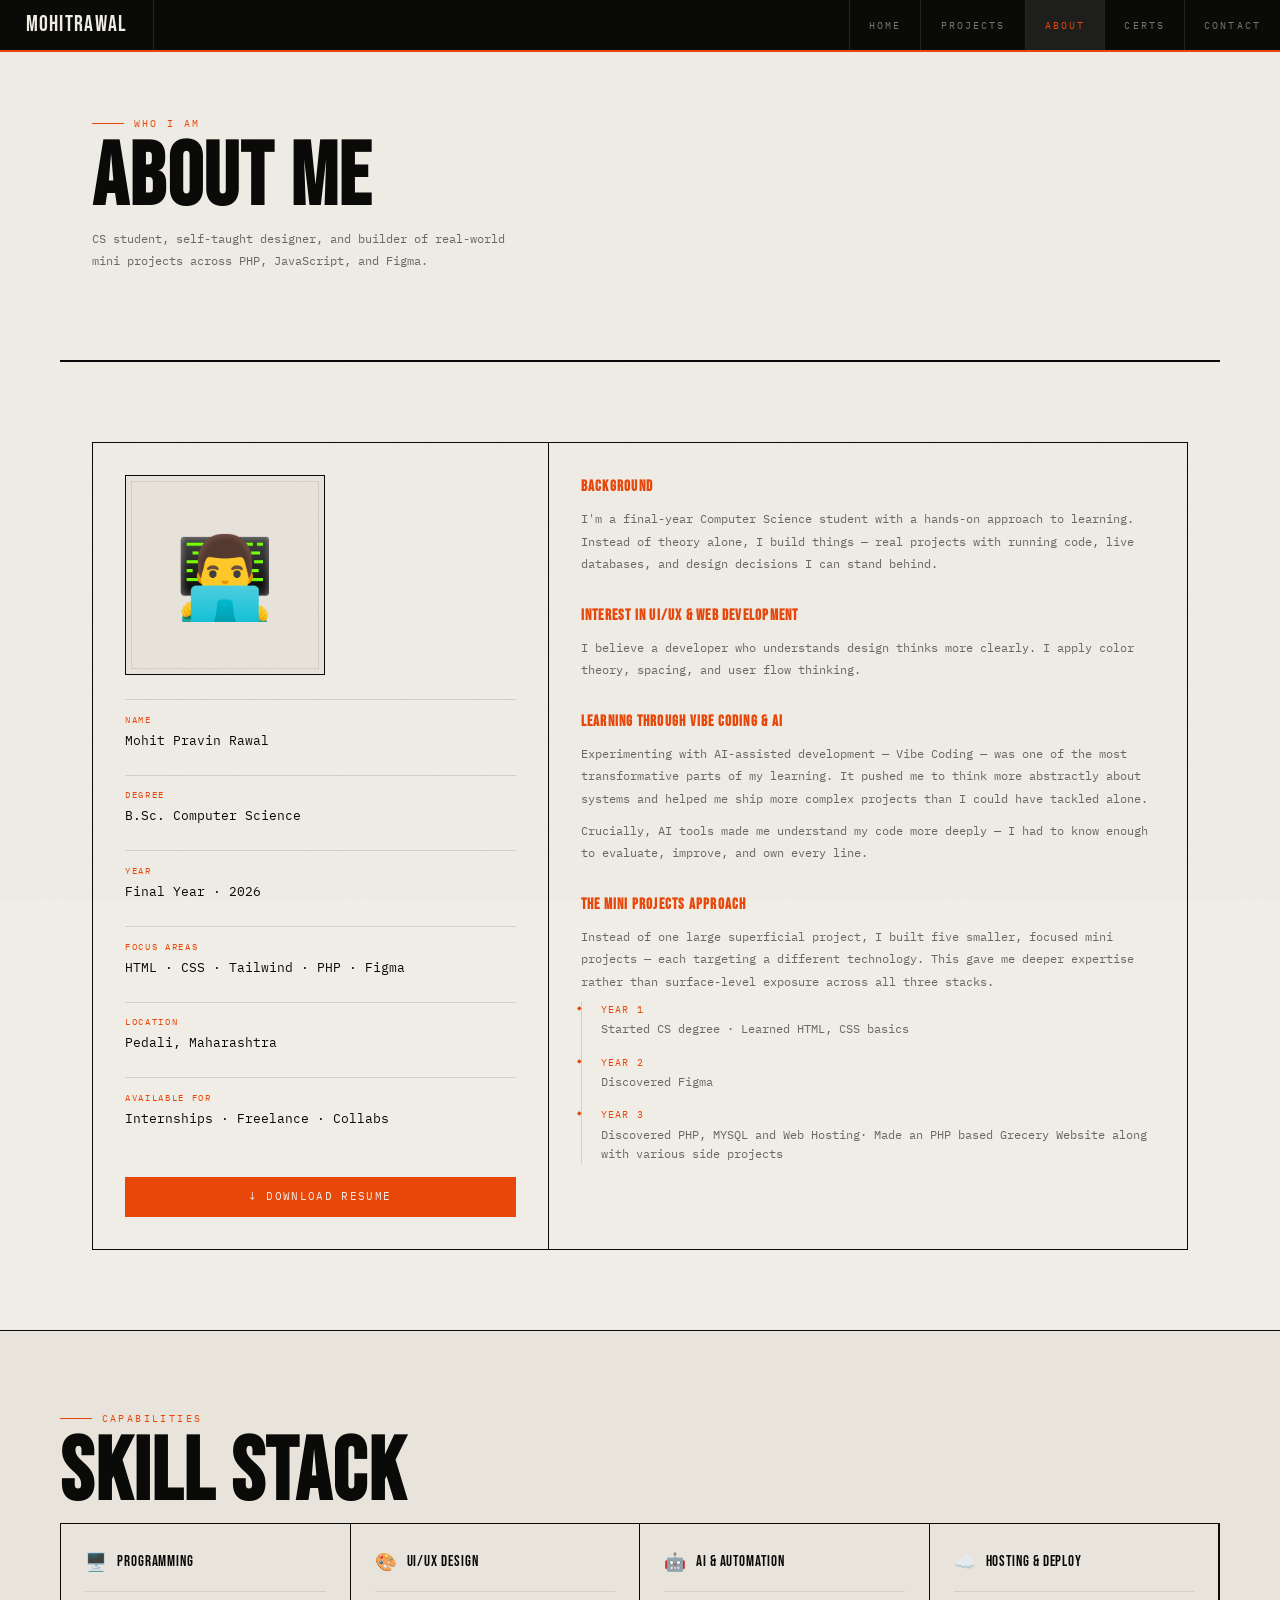
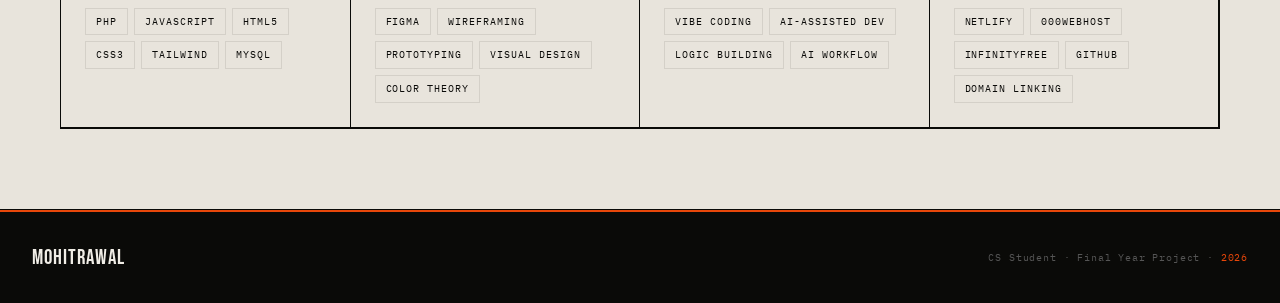
==== pages/about.html @ 5ca44df2 "first commit Date: 4/3/2026" ====
<!DOCTYPE html>
<html lang="en">
<head>
  <meta charset="UTF-8" />
  <meta name="viewport" content="width=device-width, initial-scale=1.0" />
  <title>About — YourName</title>
  <link rel="stylesheet" href="../css/style.css" />
</head>
<body>

<nav>
  <a href="../index.html" class="nav-logo">MohitRawal</a>
  <ul class="nav-links">
    <li><a href="../index.html">Home</a></li>
    <li><a href="projects.html">Projects</a></li>
    <li><a href="about.html" class="active">About</a></li>
    <li><a href="certifications.html">Certs</a></li>
    <li><a href="contact.html">Contact</a></li>
  </ul>
  <button class="hamburger" id="hamburger"><span></span><span></span><span></span></button>
</nav>
<div class="mobile-nav" id="mobileNav">
  <button class="mobile-nav-close" id="mobileNavClose">✕</button>
  <a href="../index.html">Home</a>
  <a href="projects.html">Projects</a>
  <a href="about.html">About</a>
  <a href="certifications.html">Certifications</a>
  <a href="contact.html">Contact</a>
</div>

<main>

<div class="page-hero">
  <div class="eyebrow">Who I Am</div>
  <h1 class="section-title">About Me</h1>
  <p class="section-sub">CS student, self-taught designer, and builder of real-world mini projects across PHP, JavaScript, and Figma.</p>
</div>

<section>
  <div class="about-grid">
    <div class="about-left reveal">
      <div class="about-avatar-block">👨‍💻</div>

      <div class="about-info-item">
        <div class="about-info-label">Name</div>
        <div class="about-info-val">Mohit Pravin Rawal</div>
      </div>
      <div class="about-info-item">
        <div class="about-info-label">Degree</div>
        <div class="about-info-val">B.Sc. Computer Science</div>
      </div>
      <div class="about-info-item">
        <div class="about-info-label">Year</div>
        <div class="about-info-val">Final Year · 2026</div>
      </div>
      <div class="about-info-item">
        <div class="about-info-label">Focus Areas</div>
        <div class="about-info-val">HTML · CSS · Tailwind · PHP · Figma </div>
      </div>
      <div class="about-info-item">
        <div class="about-info-label">Location</div>
        <div class="about-info-val">Pedali, Maharashtra</div>
      </div>
      <div class="about-info-item">
        <div class="about-info-label">Available For</div>
        <div class="about-info-val">Internships · Freelance · Collabs</div>
      </div>

      <div style="padding-top:1.5rem;">
        <a href="../assets/resume.pdf" class="btn btn-orange" download style="width:100%;justify-content:center;">↓ Download Resume</a>
      </div>
    </div>

    <div class="about-right reveal">
      <h3>Background</h3>
      <p>I'm a final-year Computer Science student with a hands-on approach to learning. Instead of theory alone, I build things — real projects with running code, live databases, and design decisions I can stand behind.</p>

      <h3>Interest in UI/UX & Web Development</h3>
      <p>I believe a developer who understands design thinks more clearly. I apply color theory, spacing, and user flow thinking.</p>

      <h3>Learning Through Vibe Coding & AI</h3>
      <p>Experimenting with AI-assisted development — Vibe Coding — was one of the most transformative parts of my learning. It pushed me to think more abstractly about systems and helped me ship more complex projects than I could have tackled alone.</p>
      <p>Crucially, AI tools made me understand my code more deeply — I had to know enough to evaluate, improve, and own every line.</p>

      <h3>The Mini Projects Approach</h3>
      <p>Instead of one large superficial project, I built five smaller, focused mini projects — each targeting a different technology. This gave me deeper expertise rather than surface-level exposure across all three stacks.</p>

      <div class="timeline">
        <div class="tl-item">
          <div class="tl-year">Year 1</div>
          <div class="tl-text">Started CS degree · Learned HTML, CSS basics </div>
        </div>
        <div class="tl-item">
          <div class="tl-year">Year 2</div>
          <div class="tl-text">Discovered Figma</div>
        </div>
        <div class="tl-item">
          <div class="tl-year">Year 3</div>
          <div class="tl-text">Discovered PHP, MYSQL and Web Hosting· Made an PHP based Grecery Website along with various side projects </div>
        </div>
      </div>
    </div>
  </div>
</section>

<!-- SKILLS FULL -->
<div style="border-top:1px solid var(--ink);border-bottom:1px solid var(--ink);background:var(--surface);padding:5rem 2rem;">
  <div style="max-width:1160px;margin:0 auto;">
    <div class="eyebrow">Capabilities</div>
    <h2 class="section-title">Skill Stack</h2>

    <div class="skills-layout">
      <div class="skill-group reveal">
        <div class="skill-group-head"><span class="skill-group-icon">🖥️</span><span class="skill-group-name">Programming</span></div>
        <div class="skill-tag-list">
          <span class="skill-tag">PHP</span><span class="skill-tag">JavaScript</span><span class="skill-tag">HTML5</span>
          <span class="skill-tag">CSS3</span><span class="skill-tag">Tailwind</span><span class="skill-tag">MySQL</span>
        </div>
      </div>
      <div class="skill-group reveal">
        <div class="skill-group-head"><span class="skill-group-icon">🎨</span><span class="skill-group-name">UI/UX Design</span></div>
        <div class="skill-tag-list">
          <span class="skill-tag">Figma</span><span class="skill-tag">Wireframing</span><span class="skill-tag">Prototyping</span>
          <span class="skill-tag">Visual Design</span><span class="skill-tag">Color Theory</span>
        </div>
      </div>
      <div class="skill-group reveal">
        <div class="skill-group-head"><span class="skill-group-icon">🤖</span><span class="skill-group-name">AI & Automation</span></div>
        <div class="skill-tag-list">
          <span class="skill-tag">Vibe Coding</span><span class="skill-tag">AI-Assisted Dev</span>
          <span class="skill-tag">Logic Building</span><span class="skill-tag">AI Workflow</span>
        </div>
      </div>
      <div class="skill-group reveal">
        <div class="skill-group-head"><span class="skill-group-icon">☁️</span><span class="skill-group-name">Hosting & Deploy</span></div>
        <div class="skill-tag-list">
          <span class="skill-tag">Netlify</span><span class="skill-tag">000WebHost</span><span class="skill-tag">InfinityFree</span>
          <span class="skill-tag">GitHub</span><span class="skill-tag">Domain Linking</span>
        </div>
      </div>
    </div>
  </div>
</div>

</main>

<footer>
  <span class="footer-brand">MohitRawal</span>
  <span class="footer-text">CS Student · Final Year Project · <span>2026</span></span>
</footer>
<script src="../js/main.js"></script>
</body>
</html>
---- css/style.css ----
@import url('https://fonts.googleapis.com/css2?family=Bebas+Neue&family=IBM+Plex+Mono:ital,wght@0,300;0,400;0,500;1,300&family=Fraunces:ital,opsz,wght@0,9..144,300;1,9..144,300;1,9..144,700&display=swap');

:root {
  --ink:     #0a0a08;
  --paper:   #f0ede6;
  --orange:  #e8470a;
  --muted:   #6b6860;
  --line:    #d4d0c8;
  --surface: #e8e4dc;
  --mono:    'IBM Plex Mono', monospace;
  --display: 'Bebas Neue', sans-serif;
  --serif:   'Fraunces', serif;
}

*, *::before, *::after { box-sizing: border-box; margin: 0; padding: 0; }
html { scroll-behavior: smooth; }

body {
  background: var(--paper);
  color: var(--ink);
  font-family: var(--mono);
  font-size: 13px;
  line-height: 1.6;
  overflow-x: hidden;
}

/* grain */
body::after {
  content: '';
  position: fixed;
  inset: 0;
  background-image: url("data:image/svg+xml,%3Csvg xmlns='http://www.w3.org/2000/svg' width='300' height='300'%3E%3Cfilter id='g'%3E%3CfeTurbulence type='fractalNoise' baseFrequency='0.75' numOctaves='4' stitchTiles='stitch'/%3E%3CfeColorMatrix type='saturate' values='0'/%3E%3C/filter%3E%3Crect width='300' height='300' filter='url(%23g)' opacity='0.06'/%3E%3C/svg%3E");
  pointer-events: none;
  z-index: 9999;
  mix-blend-mode: multiply;
}

/* NAV */
nav {
  position: fixed;
  top: 0; left: 0; right: 0;
  z-index: 500;
  background: var(--ink);
  border-bottom: 2px solid var(--orange);
  display: flex;
  align-items: stretch;
  height: 52px;
}
.nav-logo {
  font-family: var(--display);
  font-size: 1.35rem;
  letter-spacing: 0.06em;
  color: var(--paper);
  text-decoration: none;
  padding: 0 1.6rem;
  display: flex;
  align-items: center;
  border-right: 1px solid #252523;
  transition: color 0.15s;
}
.nav-logo:hover { color: var(--orange); }
.nav-links { list-style: none; display: flex; align-items: stretch; margin-left: auto; }
.nav-links li { display: flex; }
.nav-links a {
  font-family: var(--mono);
  font-size: 0.65rem;
  letter-spacing: 0.2em;
  text-transform: uppercase;
  color: #777;
  text-decoration: none;
  padding: 0 1.2rem;
  display: flex;
  align-items: center;
  border-left: 1px solid #252523;
  transition: color 0.15s, background 0.15s;
}
.nav-links a:hover, .nav-links a.active { color: var(--paper); background: #1e1e1c; }
.nav-links a.active { color: var(--orange); }

.hamburger {
  display: none; flex-direction: column; justify-content: center;
  gap: 5px; cursor: pointer; background: none; border: none;
  border-left: 1px solid #252523; padding: 0 1.2rem; margin-left: auto;
}
.hamburger span { display: block; width: 22px; height: 2px; background: var(--paper); }

/* MOBILE NAV */
.mobile-nav {
  display: none; position: fixed; inset: 0;
  background: var(--ink); z-index: 490;
  flex-direction: column; align-items: flex-start;
  justify-content: center; padding: 4rem 2.5rem; gap: 0;
}
.mobile-nav.open { display: flex; }
.mobile-nav a {
  font-family: var(--display);
  font-size: clamp(2.5rem, 10vw, 4.5rem);
  color: var(--paper); text-decoration: none;
  letter-spacing: 0.02em; line-height: 1.15;
  border-bottom: 1px solid #252523; width: 100%; padding: 0.3rem 0;
  transition: color 0.15s;
}
.mobile-nav a:hover { color: var(--orange); }
.mobile-nav-close {
  position: absolute; top: 1.2rem; right: 1.5rem;
  background: none; border: none; color: var(--paper);
  font-size: 1.4rem; cursor: pointer; font-family: var(--mono);
}

/* LAYOUT */
main { padding-top: 52px; }
section { padding: 5rem 2rem; max-width: 1160px; margin: 0 auto; }

/* EYEBROW */
.eyebrow {
  font-size: 0.6rem; letter-spacing: 0.25em; text-transform: uppercase;
  color: var(--orange); display: flex; align-items: center; gap: 0.6rem; margin-bottom: 0.5rem;
}
.eyebrow::before { content: ''; width: 2rem; height: 1px; background: var(--orange); }

.section-title {
  font-family: var(--display);
  font-size: clamp(2.8rem, 7vw, 5.5rem);
  line-height: 0.92; letter-spacing: 0.02em;
  color: var(--ink); margin-bottom: 0.5rem;
}
.section-sub {
  font-size: 0.78rem; color: var(--muted);
  max-width: 440px; line-height: 1.75; margin-bottom: 3rem;
}

/* HERO */
.hero {
  min-height: 100vh;
  display: flex; flex-direction: column;
  border-bottom: 2px solid var(--ink);
  position: relative; overflow: hidden;
}
.hero-rules {
  position: absolute; inset: 0; pointer-events: none;
}
.hero-rules::before {
  content: '';
  position: absolute; left: 50%; top: 0; bottom: 0;
  width: 1px; background: var(--line);
}
.hero-rules::after {
  content: '';
  position: absolute; top: 42%; left: 0; right: 0;
  height: 1px; background: var(--line);
}
.hero-inner {
  flex: 1;
  display: grid; grid-template-columns: 1fr 1fr;
  align-items: end;
  padding: 7rem 2rem 2rem;
  max-width: 1160px; margin: 0 auto; width: 100%;
  gap: 2rem;
}
.hero-tag {
  display: inline-flex; align-items: center; gap: 8px;
  background: var(--orange); color: var(--paper);
  font-size: 0.6rem; letter-spacing: 0.2em; text-transform: uppercase;
  padding: 4px 12px; margin-bottom: 1.8rem;
  animation: fadeUp 0.5s 0.1s ease both;
}
.hero-name {
  font-family: var(--display);
  font-size: clamp(4rem, 11vw, 9rem);
  line-height: 0.88; letter-spacing: 0.02em;
  color: var(--ink);
  animation: fadeUp 0.5s 0.2s ease both;
}
.hero-name .italic-accent {
  font-family: var(--serif); font-style: italic;
  font-weight: 300; font-size: clamp(2.5rem, 7vw, 5.8rem);
  color: var(--orange); display: block; line-height: 1.1;
  letter-spacing: -0.01em;
}
.hero-right {
  padding-bottom: 1rem;
  border-left: 1px solid var(--line); padding-left: 2rem;
  animation: fadeUp 0.5s 0.3s ease both;
}
.hero-desc {
  font-size: 0.82rem; color: var(--muted);
  line-height: 1.85; margin-bottom: 2.5rem;
}
.hero-desc em { color: var(--ink); font-style: normal; font-weight: 500; }
.hero-btns { display: flex; gap: 10px; flex-wrap: wrap; }
.hero-bottom {
  border-top: 1px solid var(--line);
  display: grid; grid-template-columns: repeat(4, 1fr);
  max-width: 1160px; margin: 0 auto; width: 100%;
  animation: fadeUp 0.5s 0.4s ease both;
}
.hero-stat {
  padding: 1.4rem 2rem;
  border-right: 1px solid var(--line);
}
.hero-stat:last-child { border-right: none; }
.hero-stat-num {
  font-family: var(--display); font-size: 2.3rem;
  color: var(--ink); line-height: 1; display: block;
}
.hero-stat-label {
  font-size: 0.6rem; letter-spacing: 0.15em;
  text-transform: uppercase; color: var(--muted);
}

/* BUTTONS */
.btn {
  display: inline-flex; align-items: center; gap: 8px;
  padding: 10px 22px; font-family: var(--mono);
  font-size: 0.7rem; letter-spacing: 0.12em; text-transform: uppercase;
  text-decoration: none; cursor: pointer; border: none;
  transition: all 0.15s; border-radius: 0;
}
.btn-primary { background: var(--ink); color: var(--paper); border: 1px solid var(--ink); }
.btn-primary:hover { background: var(--orange); border-color: var(--orange); }
.btn-outline { background: transparent; color: var(--ink); border: 1px solid var(--ink); }
.btn-outline:hover { background: var(--ink); color: var(--paper); }
.btn-orange { background: var(--orange); color: var(--paper); border: 1px solid var(--orange); }
.btn-orange:hover { background: var(--ink); border-color: var(--ink); }
.btn-sm { padding: 7px 16px; font-size: 0.64rem; }
.btn-ghost { background: transparent; color: var(--muted); border: 1px solid var(--line); }
.btn-ghost:hover { color: var(--ink); border-color: var(--ink); }

/* PROJECT CARDS */
.cards-grid {
  display: grid;
  grid-template-columns: repeat(auto-fill, minmax(320px, 1fr));
  border: 1px solid var(--ink);
}
.project-card {
  background: var(--paper); border-right: 1px solid var(--ink);
  border-bottom: 1px solid var(--ink);
  transition: background 0.18s; display: flex; flex-direction: column;
  position: relative;
}
.project-card:hover { background: var(--surface); }

.card-thumb {
  aspect-ratio: 16/9; border-bottom: 1px solid var(--ink);
  display: flex; align-items: center; justify-content: center;
  position: relative; font-size: 3.5rem; overflow: hidden;
}
.thumb-php   { background: #e2d9c8; }
.thumb-js    { background: #d8e2d0; }
.thumb-figma { background: #e2d0d0; }

.thumb-wm {
  position: absolute; font-family: var(--display);
  font-size: 7rem; color: rgba(0,0,0,0.05);
  right: 0.5rem; bottom: -0.5rem; pointer-events: none; user-select: none;
}
.card-tag {
  position: absolute; top: 10px; left: 10px;
  background: var(--ink); color: var(--paper);
  font-size: 0.58rem; letter-spacing: 0.15em; text-transform: uppercase; padding: 3px 8px;
}
.card-body { padding: 1.4rem; flex: 1; display: flex; flex-direction: column; }
.card-index {
  font-family: var(--display); font-size: 0.75rem;
  color: var(--orange); letter-spacing: 0.12em; margin-bottom: 0.25rem;
}
.card-title {
  font-family: var(--display); font-size: 1.3rem;
  letter-spacing: 0.03em; color: var(--ink);
  margin-bottom: 0.6rem; line-height: 1.1;
}
.card-desc {
  font-size: 0.76rem; color: var(--muted);
  line-height: 1.75; flex: 1; margin-bottom: 1.1rem;
}
.tech-tags { display: flex; flex-wrap: wrap; gap: 5px; margin-bottom: 1.1rem; }
.tag {
  font-size: 0.6rem; letter-spacing: 0.12em; text-transform: uppercase;
  padding: 3px 9px; border: 1px solid var(--line);
  color: var(--muted); background: transparent;
}
.tag-php    { border-color: #b89a60; color: #7a5e20; background: #f8f2e8; }
.tag-js     { border-color: #7a8a60; color: #4a5a30; background: #f0f4e8; }
.tag-mysql  { border-color: #6080a0; color: #304058; background: #e8f0f8; }
.tag-figma  { border-color: #a86050; color: #703020; background: #f8ede8; }
.card-actions { display: flex; gap: 8px; border-top: 1px solid var(--line); padding-top: 1rem; margin-top: auto; }

/* CATEGORY HEADER */
.cat-header {
  border: 1px solid var(--ink); border-bottom: none;
  padding: 1.1rem 1.5rem;
  display: flex; align-items: center; gap: 1rem;
  background: var(--ink);
}
.cat-num { font-family: var(--display); font-size: 2.5rem; color: var(--orange); line-height: 1; }
.cat-title { font-family: var(--display); font-size: 1.05rem; letter-spacing: 0.08em; color: var(--paper); }
.cat-sub { font-size: 0.62rem; color: #666; letter-spacing: 0.1em; text-transform: uppercase; }
.cat-count {
  margin-left: auto; font-size: 0.62rem; color: #666;
  border: 1px solid #444; padding: 3px 10px;
}
.category-section { margin-bottom: 4rem; }

/* FIGMA */
.figma-grid {
  display: grid; grid-template-columns: repeat(auto-fill, minmax(440px, 1fr));
  border: 1px solid var(--ink);
}
.figma-card { border-right: 1px solid var(--ink); border-bottom: 1px solid var(--ink); display: flex; flex-direction: column; }
.figma-embed-area { border-bottom: 1px solid var(--ink); background: #181816; }
.figma-embed-area iframe { width: 100%; height: 370px; border: none; display: block; }
.figma-placeholder {
  height: 320px; display: flex; flex-direction: column;
  align-items: center; justify-content: center; gap: 1rem;
  color: #666; font-size: 0.76rem; text-align: center; padding: 2rem;
}
.figma-placeholder-icon { font-size: 3rem; }
.figma-body { padding: 1.4rem; flex: 1; }
.figma-title { font-family: var(--display); font-size: 1.4rem; letter-spacing: 0.03em; margin-bottom: 0.5rem; }
.figma-desc { font-size: 0.76rem; color: var(--muted); line-height: 1.75; margin-bottom: 1rem; }
.ux-panel { border: 1px solid var(--line); margin-bottom: 1.2rem; }
.ux-panel-head {
  background: var(--surface); padding: 5px 12px;
  font-size: 0.6rem; letter-spacing: 0.18em; text-transform: uppercase;
  color: var(--orange); border-bottom: 1px solid var(--line);
}
.ux-panel ul { list-style: none; padding: 10px 12px; display: flex; flex-direction: column; gap: 4px; }
.ux-panel li { font-size: 0.74rem; color: var(--muted); padding-left: 1.2rem; position: relative; }
.ux-panel li::before { content: '—'; position: absolute; left: 0; color: var(--orange); }

/* SKILLS — FLAT TAGS, NO BARS */
.skills-layout {
  display: grid; grid-template-columns: repeat(auto-fill, minmax(240px, 1fr));
  border: 1px solid var(--ink);
}
.skill-group {
  border-right: 1px solid var(--ink); border-bottom: 1px solid var(--ink); padding: 1.5rem;
}
.skill-group-head {
  display: flex; align-items: center; gap: 10px;
  padding-bottom: 0.9rem; margin-bottom: 1rem;
  border-bottom: 1px solid var(--line);
}
.skill-group-icon { font-size: 1.1rem; }
.skill-group-name { font-family: var(--display); font-size: 0.95rem; letter-spacing: 0.06em; }
.skill-tag-list { display: flex; flex-wrap: wrap; gap: 6px; }
.skill-tag {
  font-size: 0.62rem; letter-spacing: 0.1em; text-transform: uppercase;
  padding: 5px 10px; border: 1px solid var(--line);
  color: var(--ink); background: transparent;
  cursor: default; transition: all 0.15s;
}
.skill-tag:hover { background: var(--ink); color: var(--paper); border-color: var(--ink); }

/* CERTIFICATIONS */
.cert-grid {
  display: grid; grid-template-columns: repeat(auto-fill, minmax(300px, 1fr));
  border: 1px solid var(--ink);
}
.cert-card {
  border-right: 1px solid var(--ink); border-bottom: 1px solid var(--ink);
  padding: 1.8rem; transition: background 0.18s;
}
.cert-card:hover { background: var(--surface); }
.cert-num { font-family: var(--display); font-size: 4rem; color: var(--line); line-height: 1; margin-bottom: 0.5rem; }
.cert-platform { font-size: 0.6rem; letter-spacing: 0.15em; text-transform: uppercase; color: var(--orange); margin-bottom: 0.4rem; }
.cert-title { font-family: var(--display); font-size: 1.1rem; letter-spacing: 0.04em; margin-bottom: 0.5rem; line-height: 1.2; }
.cert-note { font-size: 0.74rem; color: var(--muted); line-height: 1.75; margin-bottom: 1.2rem; }
.cert-badge {
  display: inline-flex; align-items: center; gap: 6px;
  border: 1px solid #b08040; color: #b08040;
  font-size: 0.6rem; letter-spacing: 0.12em; text-transform: uppercase;
  padding: 4px 10px; margin-bottom: 1rem;
}
.cert-badge::before { content: '◉'; font-size: 0.5rem; animation: blink 1.4s step-end infinite; }
.cert-progress-label { font-size: 0.62rem; color: var(--muted); letter-spacing: 0.1em; text-transform: uppercase; margin-bottom: 5px; }
.cert-bar-track { height: 2px; background: var(--line); position: relative; margin-bottom: 5px; }
.cert-bar-fill { position: absolute; left: 0; top: 0; height: 100%; background: var(--orange); transition: width 1s ease; }
.cert-pct { font-family: var(--display); font-size: 1rem; color: var(--orange); }

/* ABOUT */
.about-grid { display: grid; grid-template-columns: 1fr 1.4fr; border: 1px solid var(--ink); }
.about-left { border-right: 1px solid var(--ink); padding: 2rem; display: flex; flex-direction: column; gap: 1.5rem; }
.about-avatar-block {
  aspect-ratio: 1; max-width: 200px;
  background: var(--surface); border: 1px solid var(--ink);
  display: flex; align-items: center; justify-content: center; font-size: 5rem;
  position: relative;
}
.about-avatar-block::after {
  content: ''; position: absolute; inset: 5px;
  border: 1px solid var(--line); pointer-events: none;
}
.about-info-item { border-top: 1px solid var(--line); padding-top: 0.8rem; }
.about-info-label { font-size: 0.58rem; letter-spacing: 0.18em; text-transform: uppercase; color: var(--orange); margin-bottom: 2px; }
.about-info-val { font-size: 0.82rem; color: var(--ink); }
.about-right { padding: 2rem; }
.about-right h3 {
  font-family: var(--display); font-size: 0.95rem; letter-spacing: 0.08em;
  margin-bottom: 0.5rem; margin-top: 1.8rem; color: var(--orange);
}
.about-right h3:first-child { margin-top: 0; }
.about-right p { font-size: 0.78rem; color: var(--muted); line-height: 1.8; margin-bottom: 0.6rem; }
.timeline {
  border-left: 1px solid var(--line); padding-left: 1.2rem;
  margin-top: 0.6rem; display: flex; flex-direction: column; gap: 1rem;
}
.tl-item { position: relative; }
.tl-item::before { content: '◆'; position: absolute; left: -1.53rem; top: 2px; font-size: 0.38rem; color: var(--orange); }
.tl-year { font-size: 0.6rem; letter-spacing: 0.12em; text-transform: uppercase; color: var(--orange); margin-bottom: 2px; }
.tl-text { font-size: 0.76rem; color: var(--muted); line-height: 1.6; }

/* CONTACT */
.contact-grid { display: grid; grid-template-columns: 1fr 1.5fr; border: 1px solid var(--ink); }
.contact-left { border-right: 1px solid var(--ink); padding: 2rem; }
.contact-left h3 { font-family: var(--display); font-size: 2rem; letter-spacing: 0.04em; margin-bottom: 0.8rem; line-height: 1; }
.contact-left p { font-size: 0.76rem; color: var(--muted); line-height: 1.75; margin-bottom: 1.5rem; }
.contact-item {
  border-top: 1px solid var(--line); padding: 0.85rem 0;
  display: flex; flex-direction: column; gap: 2px; text-decoration: none;
  transition: padding-left 0.2s;
}
.contact-item:hover { padding-left: 6px; }
.contact-item-label { font-size: 0.58rem; letter-spacing: 0.15em; text-transform: uppercase; color: var(--orange); }
.contact-item-val { font-size: 0.8rem; color: var(--ink); }
.contact-right { padding: 2rem; }
.form-group { margin-bottom: 1.2rem; }
.form-label { display: block; font-size: 0.6rem; letter-spacing: 0.15em; text-transform: uppercase; color: var(--muted); margin-bottom: 5px; }
.form-input, .form-textarea {
  width: 100%; background: transparent; border: 1px solid var(--line);
  border-radius: 0; padding: 10px 12px; color: var(--ink);
  font-family: var(--mono); font-size: 0.8rem; outline: none; transition: border-color 0.15s;
}
.form-input:focus, .form-textarea:focus { border-color: var(--orange); }
.form-input::placeholder, .form-textarea::placeholder { color: var(--line); }
.form-textarea { height: 130px; resize: vertical; }
.form-row { display: grid; grid-template-columns: 1fr 1fr; gap: 1rem; }

/* PAGE HERO */
.page-hero {
  border-bottom: 2px solid var(--ink);
  padding: 4rem 2rem 2.5rem;
  max-width: 1160px; margin: 0 auto;
}

/* FILTER */
.filter-row {
  display: flex; border: 1px solid var(--ink); border-bottom: none;
  max-width: 1160px; margin: 0 auto;
}
.filter-btn {
  flex: 1; background: transparent; border: none;
  border-right: 1px solid var(--ink); padding: 0.85rem 1rem;
  font-family: var(--mono); font-size: 0.64rem; letter-spacing: 0.15em;
  text-transform: uppercase; color: var(--muted); cursor: pointer; transition: all 0.15s;
}
.filter-btn:last-child { border-right: none; }
.filter-btn:hover { background: var(--surface); color: var(--ink); }
.filter-btn.active { background: var(--ink); color: var(--paper); }

/* FOOTER */
footer {
  background: var(--ink); border-top: 2px solid var(--orange);
  padding: 1.8rem 2rem; display: flex; align-items: center;
  justify-content: space-between; gap: 1rem; flex-wrap: wrap;
}
.footer-brand { font-family: var(--display); font-size: 1.3rem; letter-spacing: 0.05em; color: var(--paper); }
.footer-text { font-size: 0.65rem; color: #555; letter-spacing: 0.08em; }
.footer-text span { color: var(--orange); }

/* REVEAL */
.reveal { opacity: 0; transform: translateY(18px); transition: opacity 0.55s ease, transform 0.55s ease; }
.reveal.visible { opacity: 1; transform: none; }

/* ANIMATIONS */
@keyframes blink { 0%, 100% { opacity: 1; } 50% { opacity: 0; } }
@keyframes fadeUp { from { opacity: 0; transform: translateY(14px); } to { opacity: 1; transform: none; } }

/* RESPONSIVE */
@media (max-width: 900px) {
  .hero-inner { grid-template-columns: 1fr; gap: 2.5rem; padding-top: 5rem; }
  .hero-right { border-left: none; border-top: 1px solid var(--line); padding-left: 0; padding-top: 1.5rem; }
  .hero-bottom { grid-template-columns: repeat(2, 1fr); }
  .about-grid { grid-template-columns: 1fr; }
  .about-left { border-right: none; border-bottom: 1px solid var(--ink); }
  .contact-grid { grid-template-columns: 1fr; }
  .contact-left { border-right: none; border-bottom: 1px solid var(--ink); }
  .figma-grid { grid-template-columns: 1fr; }
}
@media (max-width: 640px) {
  .nav-links { display: none; }
  .hamburger { display: flex; }
  .cards-grid { grid-template-columns: 1fr; }
  .skills-layout { grid-template-columns: 1fr 1fr; }
  .cert-grid { grid-template-columns: 1fr; }
  section { padding: 3rem 1.5rem; }
  .form-row { grid-template-columns: 1fr; }
  .filter-row { flex-wrap: wrap; }
  .filter-btn { flex: none; width: 50%; }
}
@media (max-width: 400px) { .skills-layout { grid-template-columns: 1fr; } }
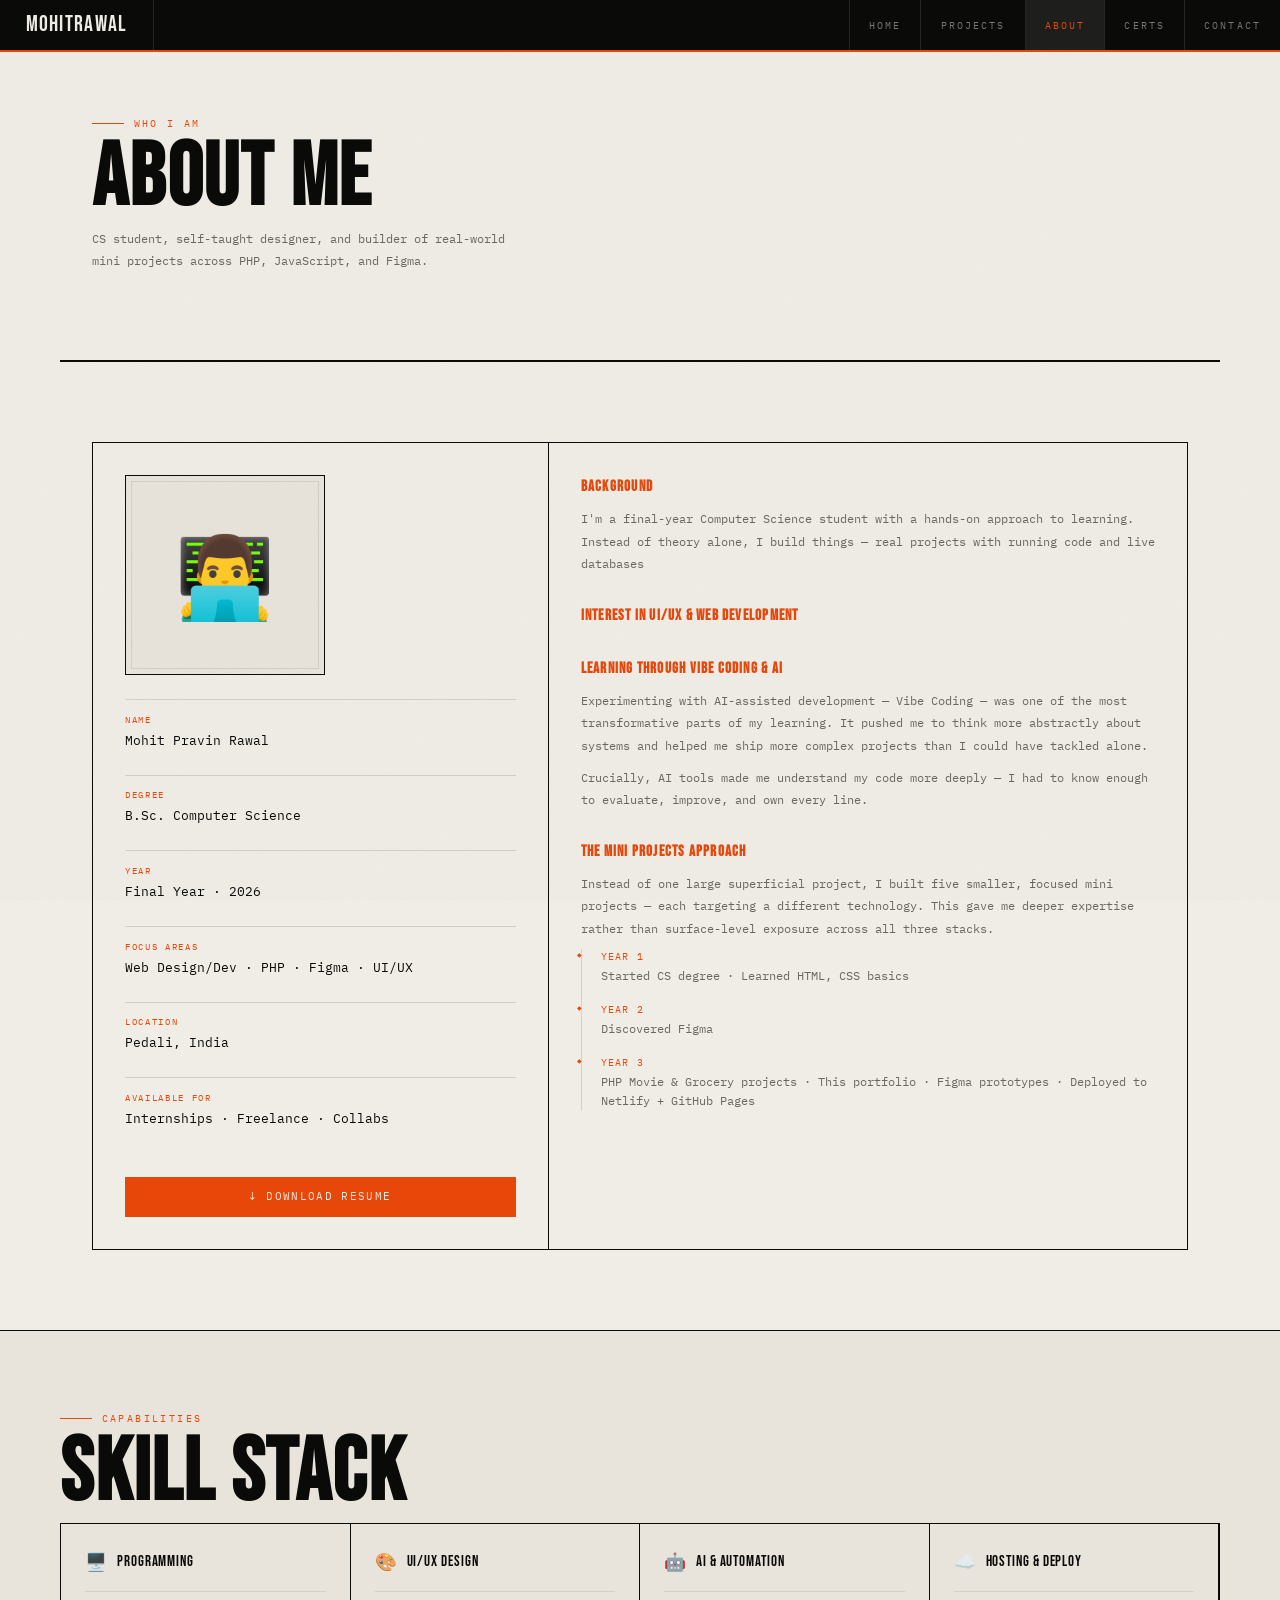
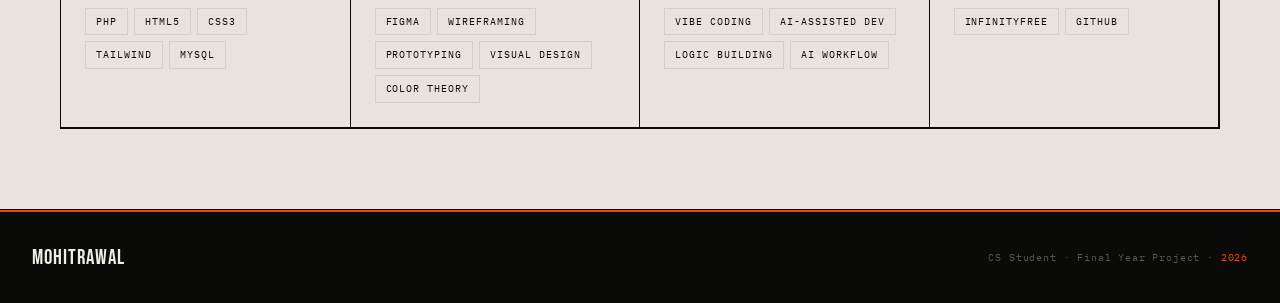
==== commit 69c62769: "Final Portfolio Update" ====
--- a/pages/about.html
+++ b/pages/about.html
@@ -55,11 +55,11 @@
       </div>
       <div class="about-info-item">
         <div class="about-info-label">Focus Areas</div>
-        <div class="about-info-val">HTML · CSS · Tailwind · PHP · Figma </div>
+        <div class="about-info-val">Web Design/Dev · PHP · Figma · UI/UX</div>
       </div>
       <div class="about-info-item">
         <div class="about-info-label">Location</div>
-        <div class="about-info-val">Pedali, Maharashtra</div>
+        <div class="about-info-val">Pedali, India</div>
       </div>
       <div class="about-info-item">
         <div class="about-info-label">Available For</div>
@@ -73,10 +73,9 @@
 
     <div class="about-right reveal">
       <h3>Background</h3>
-      <p>I'm a final-year Computer Science student with a hands-on approach to learning. Instead of theory alone, I build things — real projects with running code, live databases, and design decisions I can stand behind.</p>
+      <p>I'm a final-year Computer Science student with a hands-on approach to learning. Instead of theory alone, I build things — real projects with running code and live databases</p>
 
       <h3>Interest in UI/UX & Web Development</h3>
-      <p>I believe a developer who understands design thinks more clearly. I apply color theory, spacing, and user flow thinking.</p>
 
       <h3>Learning Through Vibe Coding & AI</h3>
       <p>Experimenting with AI-assisted development — Vibe Coding — was one of the most transformative parts of my learning. It pushed me to think more abstractly about systems and helped me ship more complex projects than I could have tackled alone.</p>
@@ -88,7 +87,7 @@
       <div class="timeline">
         <div class="tl-item">
           <div class="tl-year">Year 1</div>
-          <div class="tl-text">Started CS degree · Learned HTML, CSS basics </div>
+          <div class="tl-text">Started CS degree · Learned HTML, CSS basics</div>
         </div>
         <div class="tl-item">
           <div class="tl-year">Year 2</div>
@@ -96,7 +95,7 @@
         </div>
         <div class="tl-item">
           <div class="tl-year">Year 3</div>
-          <div class="tl-text">Discovered PHP, MYSQL and Web Hosting· Made an PHP based Grecery Website along with various side projects </div>
+          <div class="tl-text">PHP Movie & Grocery projects · This portfolio · Figma prototypes · Deployed to Netlify + GitHub Pages</div>
         </div>
       </div>
     </div>
@@ -113,7 +112,7 @@
       <div class="skill-group reveal">
         <div class="skill-group-head"><span class="skill-group-icon">🖥️</span><span class="skill-group-name">Programming</span></div>
         <div class="skill-tag-list">
-          <span class="skill-tag">PHP</span><span class="skill-tag">JavaScript</span><span class="skill-tag">HTML5</span>
+          <span class="skill-tag">PHP</span><span class="skill-tag">HTML5</span>
           <span class="skill-tag">CSS3</span><span class="skill-tag">Tailwind</span><span class="skill-tag">MySQL</span>
         </div>
       </div>
@@ -134,8 +133,7 @@
       <div class="skill-group reveal">
         <div class="skill-group-head"><span class="skill-group-icon">☁️</span><span class="skill-group-name">Hosting & Deploy</span></div>
         <div class="skill-tag-list">
-          <span class="skill-tag">Netlify</span><span class="skill-tag">000WebHost</span><span class="skill-tag">InfinityFree</span>
-          <span class="skill-tag">GitHub</span><span class="skill-tag">Domain Linking</span>
+          <span class="skill-tag">InfinityFree</span><span class="skill-tag">GitHub</span>
         </div>
       </div>
     </div>
--- a/css/style.css
+++ b/css/style.css
@@ -1,19 +1,28 @@
 @import url('https://fonts.googleapis.com/css2?family=Bebas+Neue&family=IBM+Plex+Mono:ital,wght@0,300;0,400;0,500;1,300&family=Fraunces:ital,opsz,wght@0,9..144,300;1,9..144,300;1,9..144,700&display=swap');
 
 :root {
-  --ink:     #0a0a08;
-  --paper:   #f0ede6;
-  --orange:  #e8470a;
-  --muted:   #6b6860;
-  --line:    #d4d0c8;
+  --ink: #0a0a08;
+  --paper: #f0ede6;
+  --orange: #e8470a;
+  --muted: #6b6860;
+  --line: #d4d0c8;
   --surface: #e8e4dc;
-  --mono:    'IBM Plex Mono', monospace;
+  --mono: 'IBM Plex Mono', monospace;
   --display: 'Bebas Neue', sans-serif;
-  --serif:   'Fraunces', serif;
-}
-
-*, *::before, *::after { box-sizing: border-box; margin: 0; padding: 0; }
-html { scroll-behavior: smooth; }
+  --serif: 'Fraunces', serif;
+}
+
+*,
+*::before,
+*::after {
+  box-sizing: border-box;
+  margin: 0;
+  padding: 0;
+}
+
+html {
+  scroll-behavior: smooth;
+}
 
 body {
   background: var(--paper);
@@ -38,7 +47,9 @@
 /* NAV */
 nav {
   position: fixed;
-  top: 0; left: 0; right: 0;
+  top: 0;
+  left: 0;
+  right: 0;
   z-index: 500;
   background: var(--ink);
   border-bottom: 2px solid var(--orange);
@@ -46,6 +57,7 @@
   align-items: stretch;
   height: 52px;
 }
+
 .nav-logo {
   font-family: var(--display);
   font-size: 1.35rem;
@@ -58,9 +70,22 @@
   border-right: 1px solid #252523;
   transition: color 0.15s;
 }
-.nav-logo:hover { color: var(--orange); }
-.nav-links { list-style: none; display: flex; align-items: stretch; margin-left: auto; }
-.nav-links li { display: flex; }
+
+.nav-logo:hover {
+  color: var(--orange);
+}
+
+.nav-links {
+  list-style: none;
+  display: flex;
+  align-items: stretch;
+  margin-left: auto;
+}
+
+.nav-links li {
+  display: flex;
+}
+
 .nav-links a {
   font-family: var(--mono);
   font-size: 0.65rem;
@@ -74,157 +99,368 @@
   border-left: 1px solid #252523;
   transition: color 0.15s, background 0.15s;
 }
-.nav-links a:hover, .nav-links a.active { color: var(--paper); background: #1e1e1c; }
-.nav-links a.active { color: var(--orange); }
+
+.nav-links a:hover,
+.nav-links a.active {
+  color: var(--paper);
+  background: #1e1e1c;
+}
+
+.nav-links a.active {
+  color: var(--orange);
+}
 
 .hamburger {
-  display: none; flex-direction: column; justify-content: center;
-  gap: 5px; cursor: pointer; background: none; border: none;
-  border-left: 1px solid #252523; padding: 0 1.2rem; margin-left: auto;
-}
-.hamburger span { display: block; width: 22px; height: 2px; background: var(--paper); }
+  display: none;
+  flex-direction: column;
+  justify-content: center;
+  gap: 5px;
+  cursor: pointer;
+  background: none;
+  border: none;
+  border-left: 1px solid #252523;
+  padding: 0 1.2rem;
+  margin-left: auto;
+}
+
+.hamburger span {
+  display: block;
+  width: 22px;
+  height: 2px;
+  background: var(--paper);
+}
 
 /* MOBILE NAV */
 .mobile-nav {
-  display: none; position: fixed; inset: 0;
-  background: var(--ink); z-index: 490;
-  flex-direction: column; align-items: flex-start;
-  justify-content: center; padding: 4rem 2.5rem; gap: 0;
-}
-.mobile-nav.open { display: flex; }
+  display: none;
+  position: fixed;
+  inset: 0;
+  background: var(--ink);
+  z-index: 490;
+  flex-direction: column;
+  align-items: flex-start;
+  justify-content: center;
+  padding: 4rem 2.5rem;
+  gap: 0;
+}
+
+.mobile-nav.open {
+  display: flex;
+}
+
 .mobile-nav a {
   font-family: var(--display);
   font-size: clamp(2.5rem, 10vw, 4.5rem);
-  color: var(--paper); text-decoration: none;
-  letter-spacing: 0.02em; line-height: 1.15;
-  border-bottom: 1px solid #252523; width: 100%; padding: 0.3rem 0;
+  color: var(--paper);
+  text-decoration: none;
+  letter-spacing: 0.02em;
+  line-height: 1.15;
+  border-bottom: 1px solid #252523;
+  width: 100%;
+  padding: 0.3rem 0;
   transition: color 0.15s;
 }
-.mobile-nav a:hover { color: var(--orange); }
+
+.mobile-nav a:hover {
+  color: var(--orange);
+}
+
 .mobile-nav-close {
-  position: absolute; top: 1.2rem; right: 1.5rem;
-  background: none; border: none; color: var(--paper);
-  font-size: 1.4rem; cursor: pointer; font-family: var(--mono);
+  position: absolute;
+  top: 1.2rem;
+  right: 1.5rem;
+  background: none;
+  border: none;
+  color: var(--paper);
+  font-size: 1.4rem;
+  cursor: pointer;
+  font-family: var(--mono);
 }
 
 /* LAYOUT */
-main { padding-top: 52px; }
-section { padding: 5rem 2rem; max-width: 1160px; margin: 0 auto; }
+main {
+  padding-top: 52px;
+}
+
+section {
+  padding: 5rem 2rem;
+  max-width: 1160px;
+  margin: 0 auto;
+}
 
 /* EYEBROW */
 .eyebrow {
-  font-size: 0.6rem; letter-spacing: 0.25em; text-transform: uppercase;
-  color: var(--orange); display: flex; align-items: center; gap: 0.6rem; margin-bottom: 0.5rem;
-}
-.eyebrow::before { content: ''; width: 2rem; height: 1px; background: var(--orange); }
+  font-size: 0.6rem;
+  letter-spacing: 0.25em;
+  text-transform: uppercase;
+  color: var(--orange);
+  display: flex;
+  align-items: center;
+  gap: 0.6rem;
+  margin-bottom: 0.5rem;
+}
+
+.eyebrow::before {
+  content: '';
+  width: 2rem;
+  height: 1px;
+  background: var(--orange);
+}
 
 .section-title {
   font-family: var(--display);
   font-size: clamp(2.8rem, 7vw, 5.5rem);
-  line-height: 0.92; letter-spacing: 0.02em;
-  color: var(--ink); margin-bottom: 0.5rem;
-}
+  line-height: 0.92;
+  letter-spacing: 0.02em;
+  color: var(--ink);
+  margin-bottom: 0.5rem;
+}
+
 .section-sub {
-  font-size: 0.78rem; color: var(--muted);
-  max-width: 440px; line-height: 1.75; margin-bottom: 3rem;
+  font-size: 0.78rem;
+  color: var(--muted);
+  max-width: 440px;
+  line-height: 1.75;
+  margin-bottom: 3rem;
 }
 
 /* HERO */
 .hero {
   min-height: 100vh;
-  display: flex; flex-direction: column;
+  display: flex;
+  flex-direction: column;
   border-bottom: 2px solid var(--ink);
-  position: relative; overflow: hidden;
-}
+  position: relative;
+  overflow: hidden;
+}
+
 .hero-rules {
-  position: absolute; inset: 0; pointer-events: none;
-}
+  position: absolute;
+  inset: 0;
+  pointer-events: none;
+}
+
 .hero-rules::before {
   content: '';
-  position: absolute; left: 50%; top: 0; bottom: 0;
-  width: 1px; background: var(--line);
-}
+  position: absolute;
+  left: 50%;
+  top: 0;
+  bottom: 0;
+  width: 1px;
+  background: var(--line);
+}
+
 .hero-rules::after {
   content: '';
-  position: absolute; top: 42%; left: 0; right: 0;
-  height: 1px; background: var(--line);
-}
+  position: absolute;
+  top: 42%;
+  left: 0;
+  right: 0;
+  height: 1px;
+  background: var(--line);
+}
+
 .hero-inner {
   flex: 1;
-  display: grid; grid-template-columns: 1fr 1fr;
+  display: grid;
+  grid-template-columns: 1fr 1fr;
   align-items: end;
   padding: 7rem 2rem 2rem;
-  max-width: 1160px; margin: 0 auto; width: 100%;
+  max-width: 1160px;
+  margin: 0 auto;
+  width: 100%;
   gap: 2rem;
 }
+
 .hero-tag {
-  display: inline-flex; align-items: center; gap: 8px;
-  background: var(--orange); color: var(--paper);
-  font-size: 0.6rem; letter-spacing: 0.2em; text-transform: uppercase;
-  padding: 4px 12px; margin-bottom: 1.8rem;
+  display: inline-flex;
+  align-items: center;
+  gap: 8px;
+  background: var(--orange);
+  color: var(--paper);
+  font-size: 0.6rem;
+  letter-spacing: 0.2em;
+  text-transform: uppercase;
+  padding: 4px 12px;
+  margin-bottom: 1.8rem;
   animation: fadeUp 0.5s 0.1s ease both;
 }
+
 .hero-name {
   font-family: var(--display);
   font-size: clamp(4rem, 11vw, 9rem);
-  line-height: 0.88; letter-spacing: 0.02em;
+  line-height: 0.88;
+  letter-spacing: 0.02em;
   color: var(--ink);
   animation: fadeUp 0.5s 0.2s ease both;
 }
+
 .hero-name .italic-accent {
-  font-family: var(--serif); font-style: italic;
-  font-weight: 300; font-size: clamp(2.5rem, 7vw, 5.8rem);
-  color: var(--orange); display: block; line-height: 1.1;
+  font-family: var(--serif);
+  font-style: italic;
+  font-weight: 300;
+  font-size: clamp(2.5rem, 7vw, 5.8rem);
+  color: var(--orange);
+  display: block;
+  line-height: 1.1;
   letter-spacing: -0.01em;
 }
+
 .hero-right {
   padding-bottom: 1rem;
-  border-left: 1px solid var(--line); padding-left: 2rem;
+  border-left: 1px solid var(--line);
+  padding-left: 2rem;
   animation: fadeUp 0.5s 0.3s ease both;
 }
+
+.hero-top-right {
+  position: absolute;
+  top: 5.5rem;
+  right: 2rem;
+  width: calc(50% - 4rem);
+  pointer-events: none;
+}
+
+.code-block {
+  font-family: var(--mono);
+  font-size: 0.72rem;
+  line-height: 1.85;
+  background: transparent;
+  border: none;
+  margin: 0;
+  padding: 0;
+  white-space: pre;
+  overflow: hidden;
+}
+
+.code-comment {
+  color: var(--muted);
+  opacity: 0.55;
+}
+
+@media (max-width: 900px) {
+  .hero-top-right { display: none; }
+}
+
+
 .hero-desc {
-  font-size: 0.82rem; color: var(--muted);
-  line-height: 1.85; margin-bottom: 2.5rem;
-}
-.hero-desc em { color: var(--ink); font-style: normal; font-weight: 500; }
-.hero-btns { display: flex; gap: 10px; flex-wrap: wrap; }
+  font-size: 0.82rem;
+  color: var(--muted);
+  line-height: 1.85;
+  margin-bottom: 2.5rem;
+}
+
+.hero-desc em {
+  color: var(--ink);
+  font-style: normal;
+  font-weight: 500;
+}
+
+.hero-btns {
+  display: flex;
+  gap: 10px;
+  flex-wrap: wrap;
+}
+
 .hero-bottom {
   border-top: 1px solid var(--line);
-  display: grid; grid-template-columns: repeat(4, 1fr);
-  max-width: 1160px; margin: 0 auto; width: 100%;
+  display: grid;
+  grid-template-columns: repeat(4, 1fr);
+  max-width: 1160px;
+  margin: 0 auto;
+  width: 100%;
   animation: fadeUp 0.5s 0.4s ease both;
 }
+
 .hero-stat {
   padding: 1.4rem 2rem;
   border-right: 1px solid var(--line);
 }
-.hero-stat:last-child { border-right: none; }
+
+.hero-stat:last-child {
+  border-right: none;
+}
+
 .hero-stat-num {
-  font-family: var(--display); font-size: 2.3rem;
-  color: var(--ink); line-height: 1; display: block;
-}
+  font-family: var(--display);
+  font-size: 2.3rem;
+  color: var(--ink);
+  line-height: 1;
+  display: block;
+}
+
 .hero-stat-label {
-  font-size: 0.6rem; letter-spacing: 0.15em;
-  text-transform: uppercase; color: var(--muted);
+  font-size: 0.6rem;
+  letter-spacing: 0.15em;
+  text-transform: uppercase;
+  color: var(--muted);
 }
 
 /* BUTTONS */
 .btn {
-  display: inline-flex; align-items: center; gap: 8px;
-  padding: 10px 22px; font-family: var(--mono);
-  font-size: 0.7rem; letter-spacing: 0.12em; text-transform: uppercase;
-  text-decoration: none; cursor: pointer; border: none;
-  transition: all 0.15s; border-radius: 0;
-}
-.btn-primary { background: var(--ink); color: var(--paper); border: 1px solid var(--ink); }
-.btn-primary:hover { background: var(--orange); border-color: var(--orange); }
-.btn-outline { background: transparent; color: var(--ink); border: 1px solid var(--ink); }
-.btn-outline:hover { background: var(--ink); color: var(--paper); }
-.btn-orange { background: var(--orange); color: var(--paper); border: 1px solid var(--orange); }
-.btn-orange:hover { background: var(--ink); border-color: var(--ink); }
-.btn-sm { padding: 7px 16px; font-size: 0.64rem; }
-.btn-ghost { background: transparent; color: var(--muted); border: 1px solid var(--line); }
-.btn-ghost:hover { color: var(--ink); border-color: var(--ink); }
+  display: inline-flex;
+  align-items: center;
+  gap: 8px;
+  padding: 10px 22px;
+  font-family: var(--mono);
+  font-size: 0.7rem;
+  letter-spacing: 0.12em;
+  text-transform: uppercase;
+  text-decoration: none;
+  cursor: pointer;
+  border: none;
+  transition: all 0.15s;
+  border-radius: 0;
+}
+
+.btn-primary {
+  background: var(--ink);
+  color: var(--paper);
+  border: 1px solid var(--ink);
+}
+
+.btn-primary:hover {
+  background: var(--orange);
+  border-color: var(--orange);
+}
+
+.btn-outline {
+  background: transparent;
+  color: var(--ink);
+  border: 1px solid var(--ink);
+}
+
+.btn-outline:hover {
+  background: var(--ink);
+  color: var(--paper);
+}
+
+.btn-orange {
+  background: var(--orange);
+  color: var(--paper);
+  border: 1px solid var(--orange);
+}
+
+.btn-orange:hover {
+  background: var(--ink);
+  border-color: var(--ink);
+}
+
+.btn-sm {
+  padding: 7px 16px;
+  font-size: 0.64rem;
+}
+
+.btn-ghost {
+  background: transparent;
+  color: var(--muted);
+  border: 1px solid var(--line);
+}
+
+.btn-ghost:hover {
+  color: var(--ink);
+  border-color: var(--ink);
+}
 
 /* PROJECT CARDS */
 .cards-grid {
@@ -232,270 +468,867 @@
   grid-template-columns: repeat(auto-fill, minmax(320px, 1fr));
   border: 1px solid var(--ink);
 }
+
 .project-card {
-  background: var(--paper); border-right: 1px solid var(--ink);
+  background: var(--paper);
+  border-right: 1px solid var(--ink);
   border-bottom: 1px solid var(--ink);
-  transition: background 0.18s; display: flex; flex-direction: column;
+  transition: background 0.18s;
+  display: flex;
+  flex-direction: column;
   position: relative;
 }
-.project-card:hover { background: var(--surface); }
+
+.project-card:hover {
+  background: var(--surface);
+}
 
 .card-thumb {
-  aspect-ratio: 16/9; border-bottom: 1px solid var(--ink);
-  display: flex; align-items: center; justify-content: center;
-  position: relative; font-size: 3.5rem; overflow: hidden;
-}
-.thumb-php   { background: #e2d9c8; }
-.thumb-js    { background: #d8e2d0; }
-.thumb-figma { background: #e2d0d0; }
+  aspect-ratio: 16/9;
+  border-bottom: 1px solid var(--ink);
+  display: flex;
+  align-items: center;
+  justify-content: center;
+  position: relative;
+  font-size: 3.5rem;
+  overflow: hidden;
+}
+
+.thumb-php {
+  background: #e2d9c8;
+}
+
+.thumb-js {
+  background: #d8e2d0;
+}
+
+.thumb-figma {
+  background: #e2d0d0;
+}
 
 .thumb-wm {
-  position: absolute; font-family: var(--display);
-  font-size: 7rem; color: rgba(0,0,0,0.05);
-  right: 0.5rem; bottom: -0.5rem; pointer-events: none; user-select: none;
-}
+  position: absolute;
+  font-family: var(--display);
+  font-size: 7rem;
+  color: rgba(0, 0, 0, 0.05);
+  right: 0.5rem;
+  bottom: -0.5rem;
+  pointer-events: none;
+  user-select: none;
+}
+
 .card-tag {
-  position: absolute; top: 10px; left: 10px;
-  background: var(--ink); color: var(--paper);
-  font-size: 0.58rem; letter-spacing: 0.15em; text-transform: uppercase; padding: 3px 8px;
-}
-.card-body { padding: 1.4rem; flex: 1; display: flex; flex-direction: column; }
+  position: absolute;
+  top: 10px;
+  left: 10px;
+  background: var(--ink);
+  color: var(--paper);
+  font-size: 0.58rem;
+  letter-spacing: 0.15em;
+  text-transform: uppercase;
+  padding: 3px 8px;
+}
+
+.card-body {
+  padding: 1.4rem;
+  flex: 1;
+  display: flex;
+  flex-direction: column;
+}
+
 .card-index {
-  font-family: var(--display); font-size: 0.75rem;
-  color: var(--orange); letter-spacing: 0.12em; margin-bottom: 0.25rem;
-}
+  font-family: var(--display);
+  font-size: 0.75rem;
+  color: var(--orange);
+  letter-spacing: 0.12em;
+  margin-bottom: 0.25rem;
+}
+
 .card-title {
-  font-family: var(--display); font-size: 1.3rem;
-  letter-spacing: 0.03em; color: var(--ink);
-  margin-bottom: 0.6rem; line-height: 1.1;
-}
+  font-family: var(--display);
+  font-size: 1.3rem;
+  letter-spacing: 0.03em;
+  color: var(--ink);
+  margin-bottom: 0.6rem;
+  line-height: 1.1;
+}
+
 .card-desc {
-  font-size: 0.76rem; color: var(--muted);
-  line-height: 1.75; flex: 1; margin-bottom: 1.1rem;
-}
-.tech-tags { display: flex; flex-wrap: wrap; gap: 5px; margin-bottom: 1.1rem; }
+  font-size: 0.76rem;
+  color: var(--muted);
+  line-height: 1.75;
+  flex: 1;
+  margin-bottom: 1.1rem;
+}
+
+.tech-tags {
+  display: flex;
+  flex-wrap: wrap;
+  gap: 5px;
+  margin-bottom: 1.1rem;
+}
+
 .tag {
-  font-size: 0.6rem; letter-spacing: 0.12em; text-transform: uppercase;
-  padding: 3px 9px; border: 1px solid var(--line);
-  color: var(--muted); background: transparent;
-}
-.tag-php    { border-color: #b89a60; color: #7a5e20; background: #f8f2e8; }
-.tag-js     { border-color: #7a8a60; color: #4a5a30; background: #f0f4e8; }
-.tag-mysql  { border-color: #6080a0; color: #304058; background: #e8f0f8; }
-.tag-figma  { border-color: #a86050; color: #703020; background: #f8ede8; }
-.card-actions { display: flex; gap: 8px; border-top: 1px solid var(--line); padding-top: 1rem; margin-top: auto; }
+  font-size: 0.6rem;
+  letter-spacing: 0.12em;
+  text-transform: uppercase;
+  padding: 3px 9px;
+  border: 1px solid var(--line);
+  color: var(--muted);
+  background: transparent;
+}
+
+.tag-php {
+  border-color: #b89a60;
+  color: #7a5e20;
+  background: #f8f2e8;
+}
+
+.tag-js {
+  border-color: #7a8a60;
+  color: #4a5a30;
+  background: #f0f4e8;
+}
+
+.tag-mysql {
+  border-color: #6080a0;
+  color: #304058;
+  background: #e8f0f8;
+}
+
+.tag-figma {
+  border-color: #a86050;
+  color: #703020;
+  background: #f8ede8;
+}
+
+.card-actions {
+  display: flex;
+  gap: 8px;
+  border-top: 1px solid var(--line);
+  padding-top: 1rem;
+  margin-top: auto;
+}
 
 /* CATEGORY HEADER */
 .cat-header {
-  border: 1px solid var(--ink); border-bottom: none;
+  border: 1px solid var(--ink);
+  border-bottom: none;
   padding: 1.1rem 1.5rem;
-  display: flex; align-items: center; gap: 1rem;
+  display: flex;
+  align-items: center;
+  gap: 1rem;
   background: var(--ink);
 }
-.cat-num { font-family: var(--display); font-size: 2.5rem; color: var(--orange); line-height: 1; }
-.cat-title { font-family: var(--display); font-size: 1.05rem; letter-spacing: 0.08em; color: var(--paper); }
-.cat-sub { font-size: 0.62rem; color: #666; letter-spacing: 0.1em; text-transform: uppercase; }
+
+.cat-num {
+  font-family: var(--display);
+  font-size: 2.5rem;
+  color: var(--orange);
+  line-height: 1;
+}
+
+.cat-title {
+  font-family: var(--display);
+  font-size: 1.05rem;
+  letter-spacing: 0.08em;
+  color: var(--paper);
+}
+
+.cat-sub {
+  font-size: 0.62rem;
+  color: #666;
+  letter-spacing: 0.1em;
+  text-transform: uppercase;
+}
+
 .cat-count {
-  margin-left: auto; font-size: 0.62rem; color: #666;
-  border: 1px solid #444; padding: 3px 10px;
-}
-.category-section { margin-bottom: 4rem; }
+  margin-left: auto;
+  font-size: 0.62rem;
+  color: #666;
+  border: 1px solid #444;
+  padding: 3px 10px;
+}
+
+.category-section {
+  margin-bottom: 4rem;
+}
 
 /* FIGMA */
 .figma-grid {
-  display: grid; grid-template-columns: repeat(auto-fill, minmax(440px, 1fr));
+  display: grid;
+  grid-template-columns: repeat(auto-fill, minmax(440px, 1fr));
   border: 1px solid var(--ink);
 }
-.figma-card { border-right: 1px solid var(--ink); border-bottom: 1px solid var(--ink); display: flex; flex-direction: column; }
-.figma-embed-area { border-bottom: 1px solid var(--ink); background: #181816; }
-.figma-embed-area iframe { width: 100%; height: 370px; border: none; display: block; }
+
+.figma-card {
+  border-right: 1px solid var(--ink);
+  border-bottom: 1px solid var(--ink);
+  display: flex;
+  flex-direction: column;
+}
+
+.figma-embed-area {
+  border-bottom: 1px solid var(--ink);
+  background: #181816;
+}
+
+.figma-embed-area iframe {
+  width: 100%;
+  height: 370px;
+  border: none;
+  display: block;
+}
+
 .figma-placeholder {
-  height: 320px; display: flex; flex-direction: column;
-  align-items: center; justify-content: center; gap: 1rem;
-  color: #666; font-size: 0.76rem; text-align: center; padding: 2rem;
-}
-.figma-placeholder-icon { font-size: 3rem; }
-.figma-body { padding: 1.4rem; flex: 1; }
-.figma-title { font-family: var(--display); font-size: 1.4rem; letter-spacing: 0.03em; margin-bottom: 0.5rem; }
-.figma-desc { font-size: 0.76rem; color: var(--muted); line-height: 1.75; margin-bottom: 1rem; }
-.ux-panel { border: 1px solid var(--line); margin-bottom: 1.2rem; }
+  height: 320px;
+  display: flex;
+  flex-direction: column;
+  align-items: center;
+  justify-content: center;
+  gap: 1rem;
+  color: #666;
+  font-size: 0.76rem;
+  text-align: center;
+  padding: 2rem;
+}
+
+.figma-placeholder-icon {
+  font-size: 3rem;
+}
+
+.figma-body {
+  padding: 1.4rem;
+  flex: 1;
+}
+
+.figma-title {
+  font-family: var(--display);
+  font-size: 1.4rem;
+  letter-spacing: 0.03em;
+  margin-bottom: 0.5rem;
+}
+
+.figma-desc {
+  font-size: 0.76rem;
+  color: var(--muted);
+  line-height: 1.75;
+  margin-bottom: 1rem;
+}
+
+.ux-panel {
+  border: 1px solid var(--line);
+  margin-bottom: 1.2rem;
+}
+
 .ux-panel-head {
-  background: var(--surface); padding: 5px 12px;
-  font-size: 0.6rem; letter-spacing: 0.18em; text-transform: uppercase;
-  color: var(--orange); border-bottom: 1px solid var(--line);
-}
-.ux-panel ul { list-style: none; padding: 10px 12px; display: flex; flex-direction: column; gap: 4px; }
-.ux-panel li { font-size: 0.74rem; color: var(--muted); padding-left: 1.2rem; position: relative; }
-.ux-panel li::before { content: '—'; position: absolute; left: 0; color: var(--orange); }
+  background: var(--surface);
+  padding: 5px 12px;
+  font-size: 0.6rem;
+  letter-spacing: 0.18em;
+  text-transform: uppercase;
+  color: var(--orange);
+  border-bottom: 1px solid var(--line);
+}
+
+.ux-panel ul {
+  list-style: none;
+  padding: 10px 12px;
+  display: flex;
+  flex-direction: column;
+  gap: 4px;
+}
+
+.ux-panel li {
+  font-size: 0.74rem;
+  color: var(--muted);
+  padding-left: 1.2rem;
+  position: relative;
+}
+
+.ux-panel li::before {
+  content: '—';
+  position: absolute;
+  left: 0;
+  color: var(--orange);
+}
 
 /* SKILLS — FLAT TAGS, NO BARS */
 .skills-layout {
-  display: grid; grid-template-columns: repeat(auto-fill, minmax(240px, 1fr));
+  display: grid;
+  grid-template-columns: repeat(auto-fill, minmax(240px, 1fr));
   border: 1px solid var(--ink);
 }
+
 .skill-group {
-  border-right: 1px solid var(--ink); border-bottom: 1px solid var(--ink); padding: 1.5rem;
-}
+  border-right: 1px solid var(--ink);
+  border-bottom: 1px solid var(--ink);
+  padding: 1.5rem;
+}
+
 .skill-group-head {
-  display: flex; align-items: center; gap: 10px;
-  padding-bottom: 0.9rem; margin-bottom: 1rem;
+  display: flex;
+  align-items: center;
+  gap: 10px;
+  padding-bottom: 0.9rem;
+  margin-bottom: 1rem;
   border-bottom: 1px solid var(--line);
 }
-.skill-group-icon { font-size: 1.1rem; }
-.skill-group-name { font-family: var(--display); font-size: 0.95rem; letter-spacing: 0.06em; }
-.skill-tag-list { display: flex; flex-wrap: wrap; gap: 6px; }
+
+.skill-group-icon {
+  font-size: 1.1rem;
+}
+
+.skill-group-name {
+  font-family: var(--display);
+  font-size: 0.95rem;
+  letter-spacing: 0.06em;
+}
+
+.skill-tag-list {
+  display: flex;
+  flex-wrap: wrap;
+  gap: 6px;
+}
+
 .skill-tag {
-  font-size: 0.62rem; letter-spacing: 0.1em; text-transform: uppercase;
-  padding: 5px 10px; border: 1px solid var(--line);
-  color: var(--ink); background: transparent;
-  cursor: default; transition: all 0.15s;
-}
-.skill-tag:hover { background: var(--ink); color: var(--paper); border-color: var(--ink); }
+  font-size: 0.62rem;
+  letter-spacing: 0.1em;
+  text-transform: uppercase;
+  padding: 5px 10px;
+  border: 1px solid var(--line);
+  color: var(--ink);
+  background: transparent;
+  cursor: default;
+  transition: all 0.15s;
+}
+
+.skill-tag:hover {
+  background: var(--ink);
+  color: var(--paper);
+  border-color: var(--ink);
+}
 
 /* CERTIFICATIONS */
 .cert-grid {
-  display: grid; grid-template-columns: repeat(auto-fill, minmax(300px, 1fr));
+  display: grid;
+  grid-template-columns: repeat(2, 1fr);
   border: 1px solid var(--ink);
 }
+
 .cert-card {
-  border-right: 1px solid var(--ink); border-bottom: 1px solid var(--ink);
-  padding: 1.8rem; transition: background 0.18s;
-}
-.cert-card:hover { background: var(--surface); }
-.cert-num { font-family: var(--display); font-size: 4rem; color: var(--line); line-height: 1; margin-bottom: 0.5rem; }
-.cert-platform { font-size: 0.6rem; letter-spacing: 0.15em; text-transform: uppercase; color: var(--orange); margin-bottom: 0.4rem; }
-.cert-title { font-family: var(--display); font-size: 1.1rem; letter-spacing: 0.04em; margin-bottom: 0.5rem; line-height: 1.2; }
-.cert-note { font-size: 0.74rem; color: var(--muted); line-height: 1.75; margin-bottom: 1.2rem; }
+  border-right: 1px solid var(--ink);
+  border-bottom: 1px solid var(--ink);
+  padding: 1.8rem;
+  transition: background 0.18s;
+  display: flex;
+  flex-direction: column;
+}
+
+.cert-card:hover {
+  background: var(--surface);
+}
+
+.cert-num {
+  font-family: var(--display);
+  font-size: 4rem;
+  color: var(--line);
+  line-height: 1;
+  margin-bottom: 0.5rem;
+}
+
+.cert-platform {
+  font-size: 0.6rem;
+  letter-spacing: 0.15em;
+  text-transform: uppercase;
+  color: var(--orange);
+  margin-bottom: 0.4rem;
+}
+
+.cert-title {
+  font-family: var(--display);
+  font-size: 1.1rem;
+  letter-spacing: 0.04em;
+  margin-bottom: 0.5rem;
+  line-height: 1.2;
+}
+
+.cert-note {
+  font-size: 0.74rem;
+  color: var(--muted);
+  line-height: 1.75;
+  margin-bottom: 1.2rem;
+  flex: 1;
+}
+
 .cert-badge {
-  display: inline-flex; align-items: center; gap: 6px;
-  border: 1px solid #b08040; color: #b08040;
-  font-size: 0.6rem; letter-spacing: 0.12em; text-transform: uppercase;
-  padding: 4px 10px; margin-bottom: 1rem;
-}
-.cert-badge::before { content: '◉'; font-size: 0.5rem; animation: blink 1.4s step-end infinite; }
-.cert-progress-label { font-size: 0.62rem; color: var(--muted); letter-spacing: 0.1em; text-transform: uppercase; margin-bottom: 5px; }
-.cert-bar-track { height: 2px; background: var(--line); position: relative; margin-bottom: 5px; }
-.cert-bar-fill { position: absolute; left: 0; top: 0; height: 100%; background: var(--orange); transition: width 1s ease; }
-.cert-pct { font-family: var(--display); font-size: 1rem; color: var(--orange); }
+  display: inline-flex;
+  align-items: center;
+  gap: 6px;
+  border: 1px solid #b08040;
+  color: #b08040;
+  font-size: 0.6rem;
+  letter-spacing: 0.12em;
+  text-transform: uppercase;
+  padding: 4px 10px;
+  margin-bottom: 1rem;
+}
+
+.cert-badge::before {
+  content: '◉';
+  font-size: 0.5rem;
+  animation: blink 1.4s step-end infinite;
+}
+
+.cert-progress-label {
+  font-size: 0.62rem;
+  color: var(--muted);
+  letter-spacing: 0.1em;
+  text-transform: uppercase;
+  margin-bottom: 5px;
+}
+
+.cert-bar-track {
+  height: 2px;
+  background: var(--line);
+  position: relative;
+  margin-bottom: 5px;
+}
+
+.cert-bar-fill {
+  position: absolute;
+  left: 0;
+  top: 0;
+  height: 100%;
+  background: var(--orange);
+  transition: width 1s ease;
+}
+
+.cert-pct {
+  font-family: var(--display);
+  font-size: 1rem;
+  color: var(--orange);
+}
 
 /* ABOUT */
-.about-grid { display: grid; grid-template-columns: 1fr 1.4fr; border: 1px solid var(--ink); }
-.about-left { border-right: 1px solid var(--ink); padding: 2rem; display: flex; flex-direction: column; gap: 1.5rem; }
+.about-grid {
+  display: grid;
+  grid-template-columns: 1fr 1.4fr;
+  border: 1px solid var(--ink);
+}
+
+.about-left {
+  border-right: 1px solid var(--ink);
+  padding: 2rem;
+  display: flex;
+  flex-direction: column;
+  gap: 1.5rem;
+}
+
 .about-avatar-block {
-  aspect-ratio: 1; max-width: 200px;
-  background: var(--surface); border: 1px solid var(--ink);
-  display: flex; align-items: center; justify-content: center; font-size: 5rem;
+  aspect-ratio: 1;
+  max-width: 200px;
+  background: var(--surface);
+  border: 1px solid var(--ink);
+  display: flex;
+  align-items: center;
+  justify-content: center;
+  font-size: 5rem;
   position: relative;
 }
+
 .about-avatar-block::after {
-  content: ''; position: absolute; inset: 5px;
-  border: 1px solid var(--line); pointer-events: none;
-}
-.about-info-item { border-top: 1px solid var(--line); padding-top: 0.8rem; }
-.about-info-label { font-size: 0.58rem; letter-spacing: 0.18em; text-transform: uppercase; color: var(--orange); margin-bottom: 2px; }
-.about-info-val { font-size: 0.82rem; color: var(--ink); }
-.about-right { padding: 2rem; }
+  content: '';
+  position: absolute;
+  inset: 5px;
+  border: 1px solid var(--line);
+  pointer-events: none;
+}
+
+.about-info-item {
+  border-top: 1px solid var(--line);
+  padding-top: 0.8rem;
+}
+
+.about-info-label {
+  font-size: 0.58rem;
+  letter-spacing: 0.18em;
+  text-transform: uppercase;
+  color: var(--orange);
+  margin-bottom: 2px;
+}
+
+.about-info-val {
+  font-size: 0.82rem;
+  color: var(--ink);
+}
+
+.about-right {
+  padding: 2rem;
+}
+
 .about-right h3 {
-  font-family: var(--display); font-size: 0.95rem; letter-spacing: 0.08em;
-  margin-bottom: 0.5rem; margin-top: 1.8rem; color: var(--orange);
-}
-.about-right h3:first-child { margin-top: 0; }
-.about-right p { font-size: 0.78rem; color: var(--muted); line-height: 1.8; margin-bottom: 0.6rem; }
+  font-family: var(--display);
+  font-size: 0.95rem;
+  letter-spacing: 0.08em;
+  margin-bottom: 0.5rem;
+  margin-top: 1.8rem;
+  color: var(--orange);
+}
+
+.about-right h3:first-child {
+  margin-top: 0;
+}
+
+.about-right p {
+  font-size: 0.78rem;
+  color: var(--muted);
+  line-height: 1.8;
+  margin-bottom: 0.6rem;
+}
+
 .timeline {
-  border-left: 1px solid var(--line); padding-left: 1.2rem;
-  margin-top: 0.6rem; display: flex; flex-direction: column; gap: 1rem;
-}
-.tl-item { position: relative; }
-.tl-item::before { content: '◆'; position: absolute; left: -1.53rem; top: 2px; font-size: 0.38rem; color: var(--orange); }
-.tl-year { font-size: 0.6rem; letter-spacing: 0.12em; text-transform: uppercase; color: var(--orange); margin-bottom: 2px; }
-.tl-text { font-size: 0.76rem; color: var(--muted); line-height: 1.6; }
+  border-left: 1px solid var(--line);
+  padding-left: 1.2rem;
+  margin-top: 0.6rem;
+  display: flex;
+  flex-direction: column;
+  gap: 1rem;
+}
+
+.tl-item {
+  position: relative;
+}
+
+.tl-item::before {
+  content: '◆';
+  position: absolute;
+  left: -1.53rem;
+  top: 2px;
+  font-size: 0.38rem;
+  color: var(--orange);
+}
+
+.tl-year {
+  font-size: 0.6rem;
+  letter-spacing: 0.12em;
+  text-transform: uppercase;
+  color: var(--orange);
+  margin-bottom: 2px;
+}
+
+.tl-text {
+  font-size: 0.76rem;
+  color: var(--muted);
+  line-height: 1.6;
+}
 
 /* CONTACT */
-.contact-grid { display: grid; grid-template-columns: 1fr 1.5fr; border: 1px solid var(--ink); }
-.contact-left { border-right: 1px solid var(--ink); padding: 2rem; }
-.contact-left h3 { font-family: var(--display); font-size: 2rem; letter-spacing: 0.04em; margin-bottom: 0.8rem; line-height: 1; }
-.contact-left p { font-size: 0.76rem; color: var(--muted); line-height: 1.75; margin-bottom: 1.5rem; }
+.contact-grid {
+  display: grid;
+  grid-template-columns: 1fr 1.5fr;
+  border: 1px solid var(--ink);
+}
+
+.contact-left {
+  border-right: 1px solid var(--ink);
+  padding: 2rem;
+}
+
+.contact-left h3 {
+  font-family: var(--display);
+  font-size: 2rem;
+  letter-spacing: 0.04em;
+  margin-bottom: 0.8rem;
+  line-height: 1;
+}
+
+.contact-left p {
+  font-size: 0.76rem;
+  color: var(--muted);
+  line-height: 1.75;
+  margin-bottom: 1.5rem;
+}
+
 .contact-item {
-  border-top: 1px solid var(--line); padding: 0.85rem 0;
-  display: flex; flex-direction: column; gap: 2px; text-decoration: none;
+  border-top: 1px solid var(--line);
+  padding: 0.85rem 0;
+  display: flex;
+  flex-direction: column;
+  gap: 2px;
+  text-decoration: none;
   transition: padding-left 0.2s;
 }
-.contact-item:hover { padding-left: 6px; }
-.contact-item-label { font-size: 0.58rem; letter-spacing: 0.15em; text-transform: uppercase; color: var(--orange); }
-.contact-item-val { font-size: 0.8rem; color: var(--ink); }
-.contact-right { padding: 2rem; }
-.form-group { margin-bottom: 1.2rem; }
-.form-label { display: block; font-size: 0.6rem; letter-spacing: 0.15em; text-transform: uppercase; color: var(--muted); margin-bottom: 5px; }
-.form-input, .form-textarea {
-  width: 100%; background: transparent; border: 1px solid var(--line);
-  border-radius: 0; padding: 10px 12px; color: var(--ink);
-  font-family: var(--mono); font-size: 0.8rem; outline: none; transition: border-color 0.15s;
-}
-.form-input:focus, .form-textarea:focus { border-color: var(--orange); }
-.form-input::placeholder, .form-textarea::placeholder { color: var(--line); }
-.form-textarea { height: 130px; resize: vertical; }
-.form-row { display: grid; grid-template-columns: 1fr 1fr; gap: 1rem; }
+
+.contact-item:hover {
+  padding-left: 6px;
+}
+
+.contact-item-label {
+  font-size: 0.58rem;
+  letter-spacing: 0.15em;
+  text-transform: uppercase;
+  color: var(--orange);
+}
+
+.contact-item-val {
+  font-size: 0.8rem;
+  color: var(--ink);
+}
+
+.contact-right {
+  padding: 2rem;
+}
+
+.form-group {
+  margin-bottom: 1.2rem;
+}
+
+.form-label {
+  display: block;
+  font-size: 0.6rem;
+  letter-spacing: 0.15em;
+  text-transform: uppercase;
+  color: var(--muted);
+  margin-bottom: 5px;
+}
+
+.form-input,
+.form-textarea {
+  width: 100%;
+  background: transparent;
+  border: 1px solid var(--line);
+  border-radius: 0;
+  padding: 10px 12px;
+  color: var(--ink);
+  font-family: var(--mono);
+  font-size: 0.8rem;
+  outline: none;
+  transition: border-color 0.15s;
+}
+
+.form-input:focus,
+.form-textarea:focus {
+  border-color: var(--orange);
+}
+
+.form-input::placeholder,
+.form-textarea::placeholder {
+  color: var(--line);
+}
+
+.form-textarea {
+  height: 130px;
+  resize: vertical;
+}
+
+.form-row {
+  display: grid;
+  grid-template-columns: 1fr 1fr;
+  gap: 1rem;
+}
 
 /* PAGE HERO */
 .page-hero {
   border-bottom: 2px solid var(--ink);
   padding: 4rem 2rem 2.5rem;
-  max-width: 1160px; margin: 0 auto;
+  max-width: 1160px;
+  margin: 0 auto;
 }
 
 /* FILTER */
 .filter-row {
-  display: flex; border: 1px solid var(--ink); border-bottom: none;
-  max-width: 1160px; margin: 0 auto;
-}
+  display: flex;
+  border: 1px solid var(--ink);
+  border-bottom: none;
+  max-width: 1160px;
+  margin: 0 auto;
+}
+
 .filter-btn {
-  flex: 1; background: transparent; border: none;
-  border-right: 1px solid var(--ink); padding: 0.85rem 1rem;
-  font-family: var(--mono); font-size: 0.64rem; letter-spacing: 0.15em;
-  text-transform: uppercase; color: var(--muted); cursor: pointer; transition: all 0.15s;
-}
-.filter-btn:last-child { border-right: none; }
-.filter-btn:hover { background: var(--surface); color: var(--ink); }
-.filter-btn.active { background: var(--ink); color: var(--paper); }
+  flex: 1;
+  background: transparent;
+  border: none;
+  border-right: 1px solid var(--ink);
+  padding: 0.85rem 1rem;
+  font-family: var(--mono);
+  font-size: 0.64rem;
+  letter-spacing: 0.15em;
+  text-transform: uppercase;
+  color: var(--muted);
+  cursor: pointer;
+  transition: all 0.15s;
+}
+
+.filter-btn:last-child {
+  border-right: none;
+}
+
+.filter-btn:hover {
+  background: var(--surface);
+  color: var(--ink);
+}
+
+.filter-btn.active {
+  background: var(--ink);
+  color: var(--paper);
+}
 
 /* FOOTER */
 footer {
-  background: var(--ink); border-top: 2px solid var(--orange);
-  padding: 1.8rem 2rem; display: flex; align-items: center;
-  justify-content: space-between; gap: 1rem; flex-wrap: wrap;
-}
-.footer-brand { font-family: var(--display); font-size: 1.3rem; letter-spacing: 0.05em; color: var(--paper); }
-.footer-text { font-size: 0.65rem; color: #555; letter-spacing: 0.08em; }
-.footer-text span { color: var(--orange); }
+  background: var(--ink);
+  border-top: 2px solid var(--orange);
+  padding: 1.8rem 2rem;
+  display: flex;
+  align-items: center;
+  justify-content: space-between;
+  gap: 1rem;
+  flex-wrap: wrap;
+}
+
+.footer-brand {
+  font-family: var(--display);
+  font-size: 1.3rem;
+  letter-spacing: 0.05em;
+  color: var(--paper);
+}
+
+.footer-text {
+  font-size: 0.65rem;
+  color: #555;
+  letter-spacing: 0.08em;
+}
+
+.footer-text span {
+  color: var(--orange);
+}
 
 /* REVEAL */
-.reveal { opacity: 0; transform: translateY(18px); transition: opacity 0.55s ease, transform 0.55s ease; }
-.reveal.visible { opacity: 1; transform: none; }
+.reveal {
+  opacity: 1;
+  transform: none;
+  transition: opacity 0.55s ease, transform 0.55s ease;
+}
+
+.reveal.visible {
+  opacity: 1;
+  transform: none;
+}
 
 /* ANIMATIONS */
-@keyframes blink { 0%, 100% { opacity: 1; } 50% { opacity: 0; } }
-@keyframes fadeUp { from { opacity: 0; transform: translateY(14px); } to { opacity: 1; transform: none; } }
+@keyframes blink {
+
+  0%,
+  100% {
+    opacity: 1;
+  }
+
+  50% {
+    opacity: 0;
+  }
+}
+
+@keyframes fadeUp {
+  from {
+    opacity: 0;
+    transform: translateY(14px);
+  }
+
+  to {
+    opacity: 1;
+    transform: none;
+  }
+}
 
 /* RESPONSIVE */
 @media (max-width: 900px) {
-  .hero-inner { grid-template-columns: 1fr; gap: 2.5rem; padding-top: 5rem; }
-  .hero-right { border-left: none; border-top: 1px solid var(--line); padding-left: 0; padding-top: 1.5rem; }
-  .hero-bottom { grid-template-columns: repeat(2, 1fr); }
-  .about-grid { grid-template-columns: 1fr; }
-  .about-left { border-right: none; border-bottom: 1px solid var(--ink); }
-  .contact-grid { grid-template-columns: 1fr; }
-  .contact-left { border-right: none; border-bottom: 1px solid var(--ink); }
-  .figma-grid { grid-template-columns: 1fr; }
-}
+  .hero-inner {
+    grid-template-columns: 1fr;
+    gap: 2.5rem;
+    padding-top: 5rem;
+  }
+
+  .hero-right {
+    border-left: none;
+    border-top: 1px solid var(--line);
+    padding-left: 0;
+    padding-top: 1.5rem;
+  }
+
+  .hero-bottom {
+    grid-template-columns: repeat(2, 1fr);
+  }
+
+  .about-grid {
+    grid-template-columns: 1fr;
+  }
+
+  .about-left {
+    border-right: none;
+    border-bottom: 1px solid var(--ink);
+  }
+
+  .contact-grid {
+    grid-template-columns: 1fr;
+  }
+
+  .contact-left {
+    border-right: none;
+    border-bottom: 1px solid var(--ink);
+  }
+
+  .figma-grid {
+    grid-template-columns: 1fr;
+  }
+}
+
 @media (max-width: 640px) {
-  .nav-links { display: none; }
-  .hamburger { display: flex; }
-  .cards-grid { grid-template-columns: 1fr; }
-  .skills-layout { grid-template-columns: 1fr 1fr; }
-  .cert-grid { grid-template-columns: 1fr; }
-  section { padding: 3rem 1.5rem; }
-  .form-row { grid-template-columns: 1fr; }
-  .filter-row { flex-wrap: wrap; }
-  .filter-btn { flex: none; width: 50%; }
-}
-@media (max-width: 400px) { .skills-layout { grid-template-columns: 1fr; } }
+  .nav-links {
+    display: none;
+  }
+
+  .hamburger {
+    display: flex;
+  }
+
+  .cards-grid {
+    grid-template-columns: 1fr;
+  }
+
+  .skills-layout {
+    grid-template-columns: 1fr 1fr;
+  }
+
+  .cert-grid {
+    grid-template-columns: 1fr;
+  }
+
+  section {
+    padding: 3rem 1.5rem;
+  }
+
+  .form-row {
+    grid-template-columns: 1fr;
+  }
+
+  .filter-row {
+    flex-wrap: wrap;
+  }
+
+  .filter-btn {
+    flex: none;
+    width: 50%;
+  }
+}
+
+@media (max-width: 400px) {
+  .skills-layout {
+    grid-template-columns: 1fr;
+  }
+}
+
+@media (max-width: 640px) {
+  .cert-grid {
+    grid-template-columns: 1fr;
+  }
+}
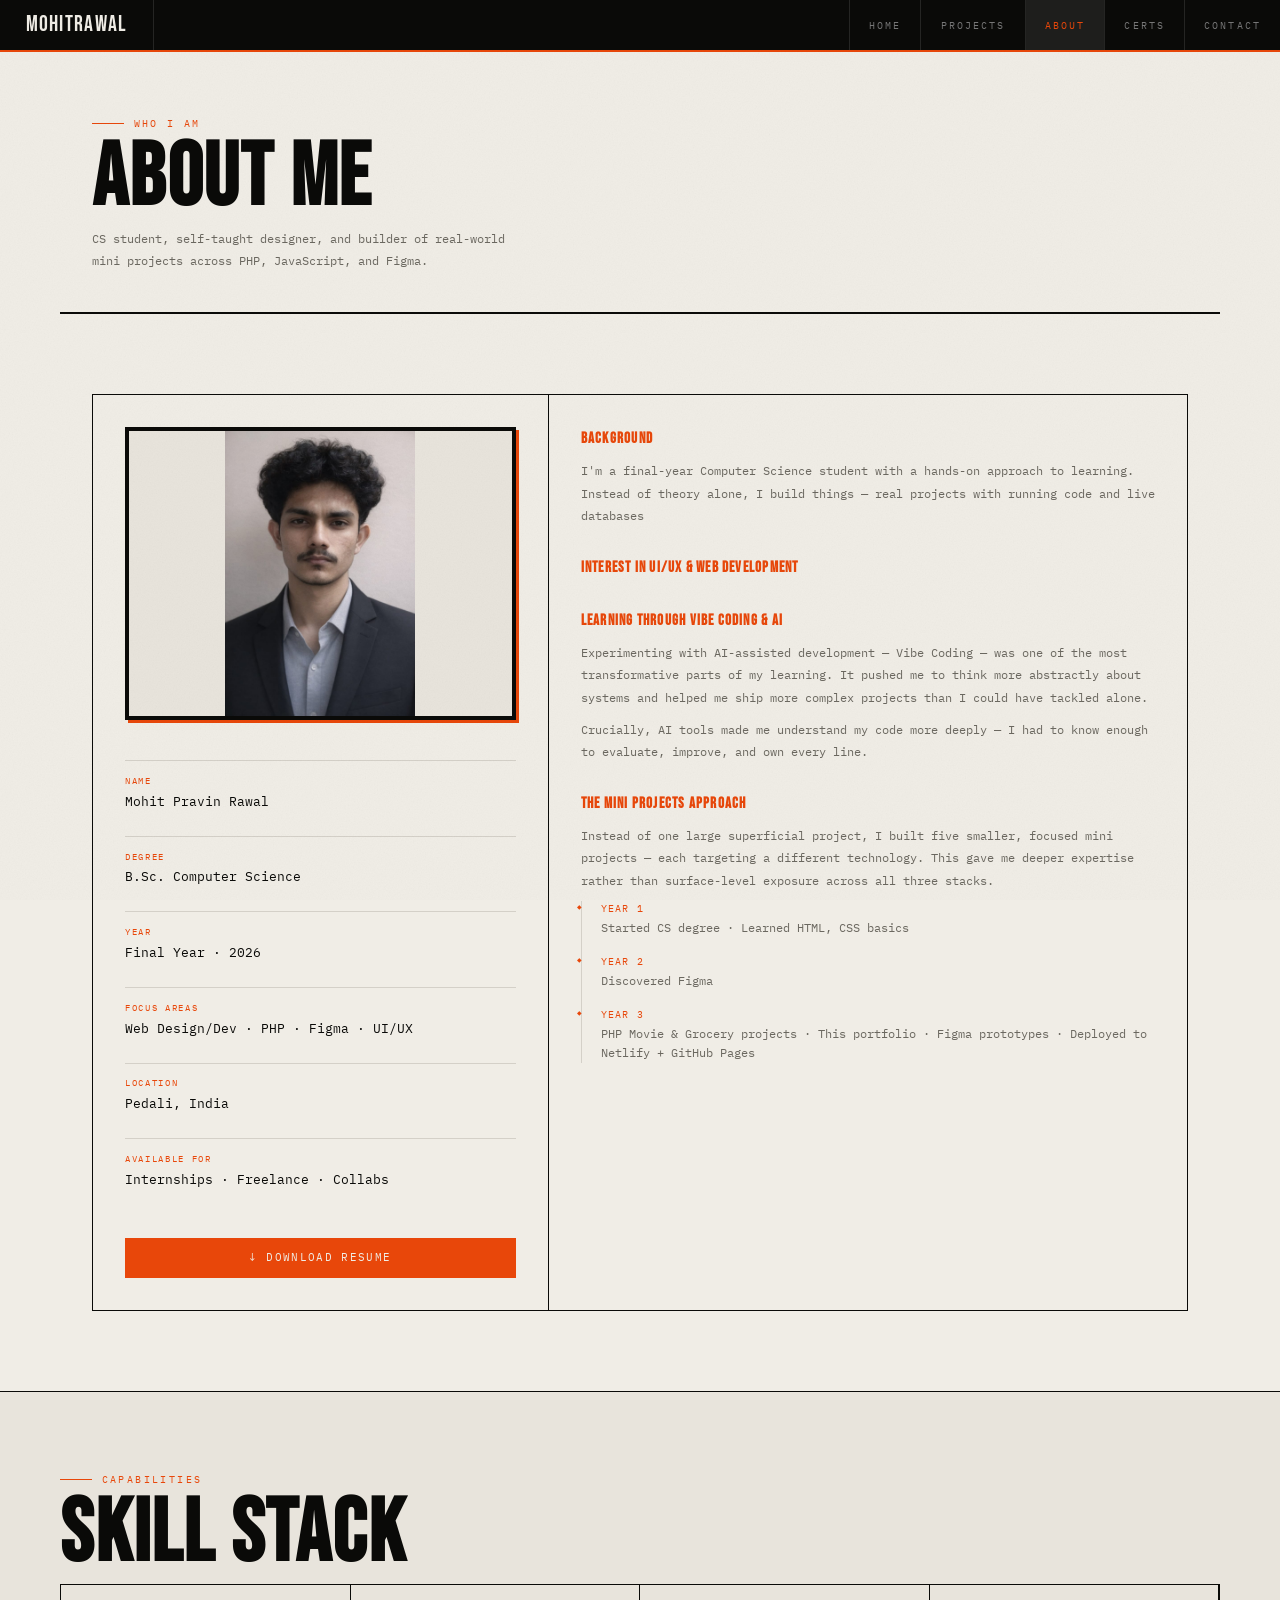
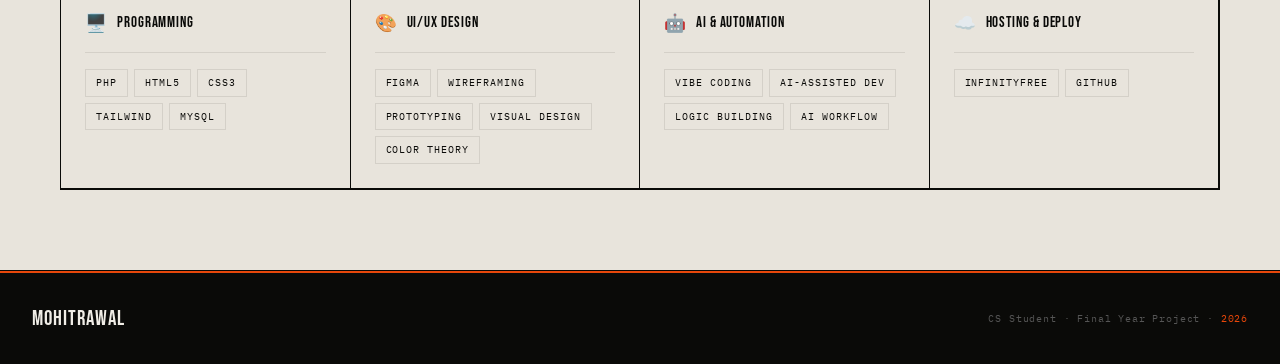
==== commit 99384d1c: "update: 6/3/2026 Add resume, profile photo, contact form, icons update" ====
--- a/pages/about.html
+++ b/pages/about.html
@@ -3,7 +3,7 @@
 <head>
   <meta charset="UTF-8" />
   <meta name="viewport" content="width=device-width, initial-scale=1.0" />
-  <title>About — YourName</title>
+  <title>About — MohitRawal</title>
   <link rel="stylesheet" href="../css/style.css" />
 </head>
 <body>
@@ -39,7 +39,9 @@
 <section>
   <div class="about-grid">
     <div class="about-left reveal">
-      <div class="about-avatar-block">👨‍💻</div>
+      <div class="about-avatar-block">
+  <img src="../assets/profile.jpg" alt="Mohit Rawal"/>
+</div>
 
       <div class="about-info-item">
         <div class="about-info-label">Name</div>
--- a/css/style.css
+++ b/css/style.css
@@ -221,7 +221,6 @@
   color: var(--muted);
   max-width: 440px;
   line-height: 1.75;
-  margin-bottom: 3rem;
 }
 
 /* HERO */
@@ -926,24 +925,31 @@
 }
 
 .about-avatar-block {
-  aspect-ratio: 1;
-  max-width: 200px;
+  width: 100%;           
+  aspect-ratio: 4/3;    
+  border: 4px solid var(--ink);
+  box-shadow: 3px 3px 0px var(--orange);
+  overflow: hidden;
+  margin-bottom: 1rem;
   background: var(--surface);
-  border: 1px solid var(--ink);
-  display: flex;
-  align-items: center;
-  justify-content: center;
-  font-size: 5rem;
-  position: relative;
-}
-
-.about-avatar-block::after {
-  content: '';
-  position: absolute;
-  inset: 5px;
-  border: 1px solid var(--line);
-  pointer-events: none;
-}
+}
+.about-avatar-block img {
+  width: 100%;
+  height: 100%;
+  object-fit: contain;
+  object-position: center;
+  display: block;
+}
+
+@media (max-width: 768px) {
+  .about-avatar-block {
+    width: 100%;
+    aspect-ratio: 1/1;
+    box-shadow: 2px 2px 0px var(--orange);
+    margin-bottom: 1.5rem;
+  }
+}
+
 
 .about-info-item {
   border-top: 1px solid var(--line);
